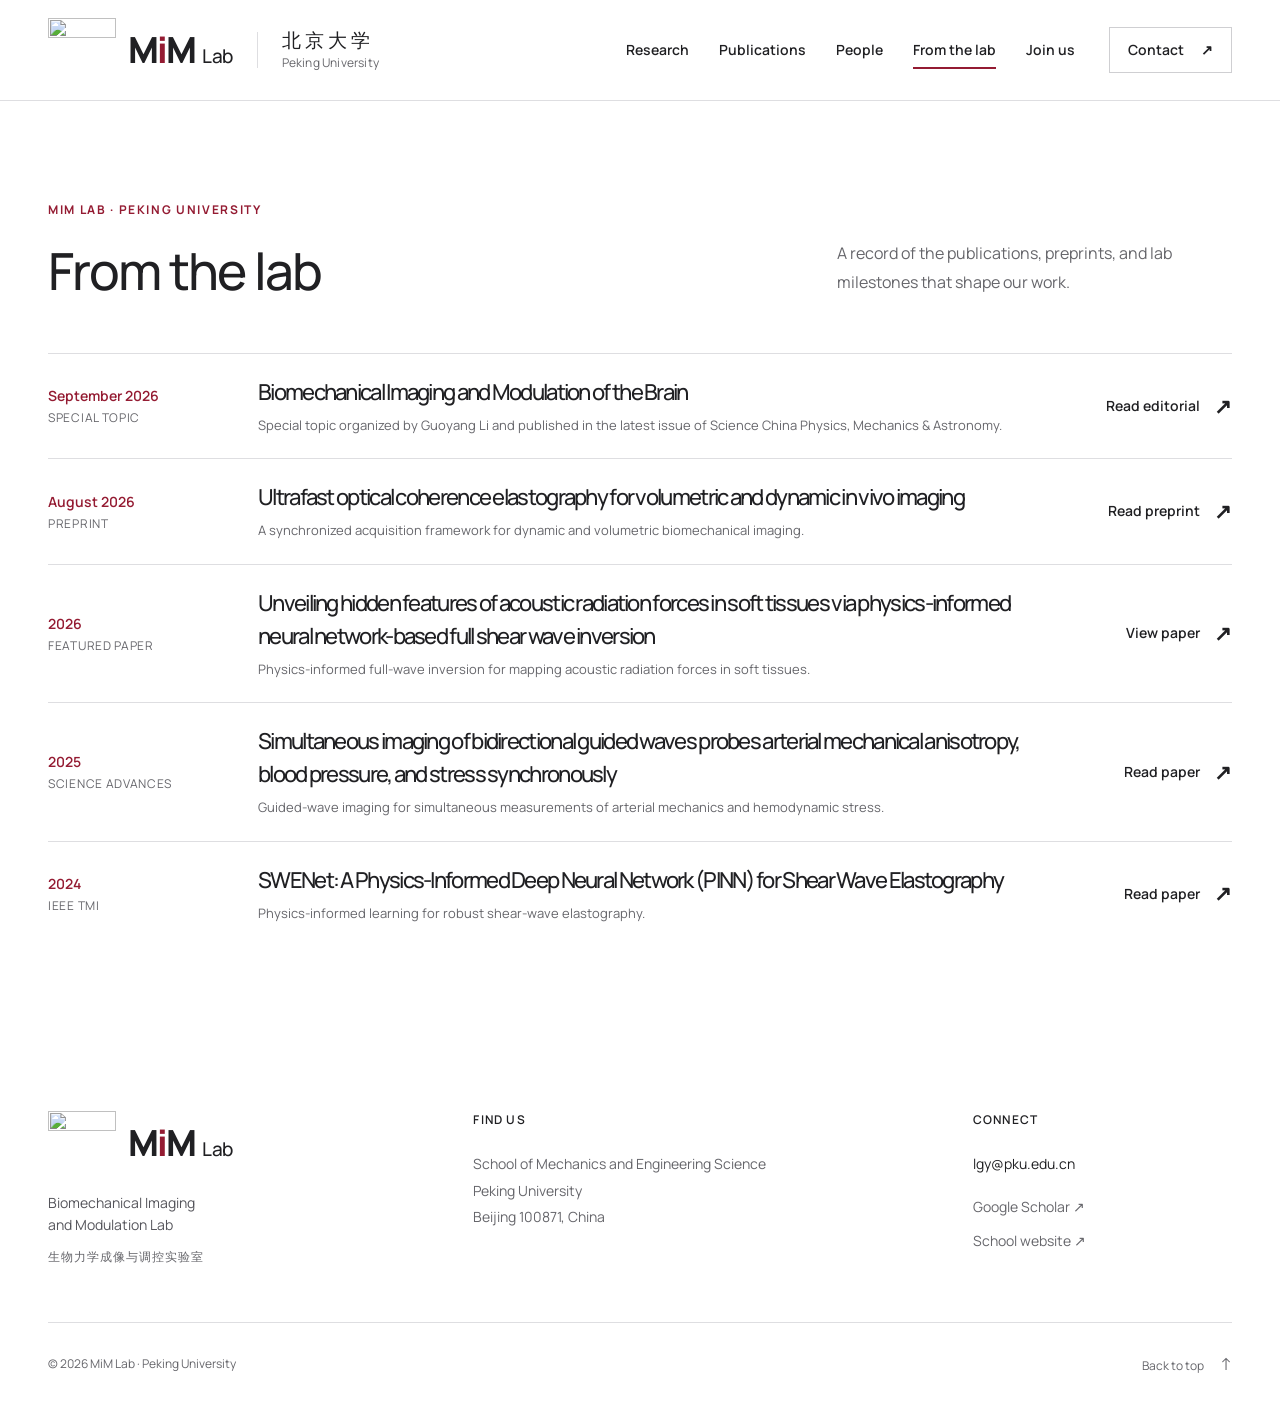
==== news.html @ a869d072 "Add files via upload" ====
<!doctype html>
<html lang="en">
<head>
  <meta charset="utf-8">
  <meta name="viewport" content="width=device-width, initial-scale=1">
  <meta name="theme-color" content="#941b32">
  <meta name="description" content="Research, publication, and lab updates from the Biomechanical Imaging and Modulation Lab at Peking University.">
  <meta property="og:title" content="News archive | MiM Lab · Peking University">
  <meta property="og:description" content="Research, publication, and lab updates from the Biomechanical Imaging and Modulation Lab at Peking University.">
  <meta property="og:type" content="website">
  <title>News archive | MiM Lab · Peking University</title>
  <link rel="icon" href="assets/favicon.svg" type="image/svg+xml">
  <link rel="stylesheet" href="styles.css">
  <script src="app.js" defer></script>
</head>
<body>
  <a class="skip-link" href="#main">Skip to content</a>
  <header class="site-header">
    <div class="container header-inner">
      <a class="brand" href="index.html#home" aria-label="MiM Lab home">
        <span class="brand-mark"><img class="lab-logo" src="assets/mim-lab-logo.png" alt="" width="645" height="604"><span class="wordmark">M<span>i</span>M<span class="lab-word">Lab</span></span></span>
        <span class="brand-divider" aria-hidden="true"></span>
        <span class="affiliation"><span lang="zh-CN">北京大学</span><span>Peking University</span></span>
      </a>
      <button class="menu-toggle" type="button" aria-expanded="false" aria-controls="primary-nav"><span class="menu-label">Menu</span><span class="menu-symbol" aria-hidden="true"><span></span><span></span></span></button>
      <nav id="primary-nav" class="primary-nav" aria-label="Main navigation">
        <a href="index.html#research">Research</a>
        <a href="index.html#publications">Publications</a>
        <a href="people.html">People</a>
        <a href="news.html" aria-current="page">From the lab</a>
        <a href="index.html#join">Join us</a>
        <a class="nav-contact" href="#contact">Contact <span aria-hidden="true">↗</span></a>
      </nav>
    </div>
  </header>

  <main id="main">
    <section id="news-archive" class="section news-page container" aria-labelledby="news-archive-title">
      <div class="section-heading">
        <div><p class="eyebrow section-label">MiM Lab · Peking University</p><h1 id="news-archive-title">From the lab</h1></div>
        <p class="section-intro">A record of the publications, preprints, and lab milestones that shape our work.</p>
      </div>
      <ol class="news-list">
        <li class="news-item is-latest">
          <div class="news-date"><span>September 2026</span><span>Special topic</span></div>
          <div class="news-body"><h2><a href="https://link.springer.com/article/10.1007/s11433-026-3108-4" target="_blank" rel="noopener noreferrer">Biomechanical Imaging and Modulation of the Brain</a></h2><p>Special topic organized by Guoyang Li and published in the latest issue of Science China Physics, Mechanics &amp; Astronomy.</p></div>
          <a class="text-link news-link" href="https://link.springer.com/article/10.1007/s11433-026-3108-4" target="_blank" rel="noopener noreferrer">Read editorial <span aria-hidden="true">↗</span></a>
        </li>
        <li class="news-item">
          <div class="news-date"><span>August 2026</span><span>Preprint</span></div>
          <div class="news-body"><h2><a href="https://arxiv.org/abs/2608.19566" target="_blank" rel="noopener noreferrer">Ultrafast optical coherence elastography for volumetric and dynamic in vivo imaging</a></h2><p>A synchronized acquisition framework for dynamic and volumetric biomechanical imaging.</p></div>
          <a class="text-link news-link" href="https://arxiv.org/abs/2608.19566" target="_blank" rel="noopener noreferrer">Read preprint <span aria-hidden="true">↗</span></a>
        </li>
        <li class="news-item">
          <div class="news-date"><span>2026</span><span>Featured paper</span></div>
          <div class="news-body"><h2><a href="https://scholar.google.com/citations?view_op=view_citation&amp;hl=en&amp;user=QtkQ_qQAAAAJ&amp;sortby=pubdate&amp;citation_for_view=QtkQ_qQAAAAJ:WbkHhVStYXYC" target="_blank" rel="noopener noreferrer">Unveiling hidden features of acoustic radiation forces in soft tissues via physics-informed neural network-based full shear wave inversion</a></h2><p>Physics-informed full-wave inversion for mapping acoustic radiation forces in soft tissues.</p></div>
          <a class="text-link news-link" href="https://scholar.google.com/citations?view_op=view_citation&amp;hl=en&amp;user=QtkQ_qQAAAAJ&amp;sortby=pubdate&amp;citation_for_view=QtkQ_qQAAAAJ:WbkHhVStYXYC" target="_blank" rel="noopener noreferrer">View paper <span aria-hidden="true">↗</span></a>
        </li>
        <li class="news-item">
          <div class="news-date"><span>2025</span><span>Science Advances</span></div>
          <div class="news-body"><h2><a href="https://doi.org/10.1126/sciadv.adv5660" target="_blank" rel="noopener noreferrer">Simultaneous imaging of bidirectional guided waves probes arterial mechanical anisotropy, blood pressure, and stress synchronously</a></h2><p>Guided-wave imaging for simultaneous measurements of arterial mechanics and hemodynamic stress.</p></div>
          <a class="text-link news-link" href="https://doi.org/10.1126/sciadv.adv5660" target="_blank" rel="noopener noreferrer">Read paper <span aria-hidden="true">↗</span></a>
        </li>
        <li class="news-item">
          <div class="news-date"><span>2024</span><span>IEEE TMI</span></div>
          <div class="news-body"><h2><a href="https://doi.org/10.1109/TMI.2023.3338178" target="_blank" rel="noopener noreferrer">SWENet: A Physics-Informed Deep Neural Network (PINN) for Shear Wave Elastography</a></h2><p>Physics-informed learning for robust shear-wave elastography.</p></div>
          <a class="text-link news-link" href="https://doi.org/10.1109/TMI.2023.3338178" target="_blank" rel="noopener noreferrer">Read paper <span aria-hidden="true">↗</span></a>
        </li>
      </ol>
    </section>
  </main>

  <footer id="contact" class="site-footer">
    <div class="container">
      <div class="footer-main">
        <div class="footer-identity"><a class="footer-brand" href="index.html#home" aria-label="Back to MiM Lab home"><img class="lab-logo" src="assets/mim-lab-logo.png" alt="" width="645" height="604" loading="lazy"><span class="wordmark">M<span>i</span>M<span class="lab-word">Lab</span></span></a><p>Biomechanical Imaging<br>and Modulation Lab</p><span lang="zh-CN">生物力学成像与调控实验室</span></div>
        <div><h2>Find us</h2><address>School of Mechanics and Engineering Science<br>Peking University<br>Beijing 100871, China</address></div>
        <div><h2>Connect</h2><a class="footer-email" href="mailto:lgy@pku.edu.cn">lgy@pku.edu.cn</a><a href="https://scholar.google.com/citations?hl=en&amp;user=QtkQ_qQAAAAJ" target="_blank" rel="noopener noreferrer">Google Scholar <span aria-hidden="true">↗</span></a><a href="https://mech.pku.edu.cn/" target="_blank" rel="noopener noreferrer">School website <span aria-hidden="true">↗</span></a></div>
      </div>
      <div class="footer-bottom"><p>© 2026 MiM Lab · Peking University</p><a href="#news-archive">Back to top <span aria-hidden="true">↑</span></a></div>
    </div>
  </footer>
</body>
</html>
---- styles.css ----
@font-face{font-family:Manrope;src:url('assets/manrope-latin.woff2') format('woff2');font-style:normal;font-weight:400 800;font-display:swap}
:root{--ink:#202023;--muted:#66666b;--red:#941b32;--red-dark:#791328;--line:#dedee1;--paper:#fff;--soft:#f5f5f6;--serif:Georgia,'Times New Roman',serif;--sans:Manrope,Arial,'Helvetica Neue','Microsoft YaHei',sans-serif;--width:1280px;--gutter:48px}
*{box-sizing:border-box}
html{scroll-behavior:smooth;scroll-padding-top:112px}
body{margin:0;background:var(--paper);color:var(--ink);font-family:var(--sans);font-size:16px;line-height:1.7;-webkit-font-smoothing:antialiased}
em,i{font-style:normal}
body,button,a{-webkit-tap-highlight-color:transparent}
a{color:inherit;text-decoration:none}
button{font:inherit;color:inherit}
img{max-width:100%;height:auto;display:block}
h1,h2,h3,h4,p,figure{margin:0}
a,button{touch-action:manipulation}
a:focus-visible,button:focus-visible{outline:3px solid #ba4c65;outline-offset:6px}
::selection{background:#ead1d7;color:#511123}
.container{width:min(var(--width),calc(100% - var(--gutter)*2));margin-inline:auto}
.skip-link{position:fixed;z-index:100;left:16px;top:12px;padding:10px 20px;background:var(--ink);color:white;transform:translateY(-160%)}
.skip-link:focus{transform:none}
.site-header{position:sticky;top:0;z-index:20;border-bottom:1px solid var(--line);background:rgba(255,255,255,.97)}
.header-inner{min-height:100px;display:flex;align-items:center;justify-content:space-between;gap:30px}
.brand{display:inline-flex;align-items:center;gap:24px;flex-shrink:0}
.brand-mark,.footer-brand{display:inline-flex;align-items:center;gap:12px;vertical-align:middle}
.lab-logo{width:68px;height:auto;flex-shrink:0}
.wordmark{display:inline-block;font-size:36px;font-weight:800;line-height:1.2;letter-spacing:-2px;white-space:nowrap}
.wordmark>span:not(.lab-word){color:var(--red)}
.wordmark .lab-word{font-size:19px;font-weight:500;letter-spacing:-.5px;margin-left:7px}
.brand-divider{height:36px;width:1px;background:var(--line)}
.affiliation{display:flex;flex-direction:column;line-height:1.4}
.affiliation span:first-child{font-family:var(--serif);font-size:19px;letter-spacing:4px}
.affiliation span:last-child{font-size:12px;color:var(--muted);letter-spacing:.2px}
.primary-nav{display:flex;align-items:center;gap:30px;font-size:14px;font-weight:600}
.primary-nav>a{position:relative;padding:10px 0;white-space:nowrap}
.primary-nav>a:not(.nav-contact)::after{content:'';position:absolute;height:2px;background:var(--red);left:0;right:0;bottom:3px;transform:scaleX(0);transform-origin:left;transition:transform .2s}
.primary-nav>a:hover::after,.primary-nav>a[aria-current='location']::after,.primary-nav>a[aria-current='page']::after{transform:scaleX(1)}
.primary-nav .nav-contact{border:1px solid #cfcfd2;padding:10px 18px;margin-left:4px}
.nav-contact span{margin-left:14px}
.nav-contact:hover{border-color:var(--red);color:var(--red)}
.menu-toggle{display:none}
.hero{display:grid;grid-template-columns:1.06fr 1fr;align-items:center;gap:36px;padding-block:60px 54px}
.eyebrow{font-size:12px;font-weight:700;letter-spacing:1.65px;text-transform:uppercase;color:var(--red);line-height:1.55}
.hero h1{font-size:clamp(46px,4.85vw,72px);line-height:1.11;font-weight:500;letter-spacing:-2.7px;margin-top:25px}
.hero h1 em{font-family:var(--serif);font-weight:400;letter-spacing:-2.3px;color:var(--red)}
.hero-description{font-size:16px;line-height:1.85;max-width:430px;margin-top:25px;color:#57575c}
.button{display:inline-flex;align-items:center;justify-content:space-between;gap:32px;padding:14px 22px;font-size:14px;font-weight:600;min-height:52px;border:1px solid transparent;transition:background .18s,transform .18s}
.button:hover{transform:translateY(-2px)}
.button span{font-size:22px;line-height:1}
.button-red{background:var(--red);color:#fff;margin-top:30px}
.button-red:hover{background:var(--red-dark)}
.hero-location{font-size:12px;line-height:1.75;color:var(--muted);margin-top:35px}
.hero-visual{position:relative;align-self:stretch;display:flex;flex-direction:column;justify-content:center;min-width:0}
.hero-visual>img{width:100%;aspect-ratio:1 / 1.06;height:auto;object-fit:cover;object-position:55% 50%;background:#c1c5cc}
.hero-visual figcaption{display:flex;align-items:center;justify-content:space-between;gap:16px;padding-top:12px;font-size:12px;line-height:1.5;color:var(--muted)}
.image-note{font-size:12px;text-align:right}
.latest{display:grid;grid-template-columns:180px 1fr auto;align-items:center;gap:34px;padding:25px 0;border-block:1px solid var(--line)}
.latest-label{display:flex;flex-direction:column;gap:5px}
.latest-label>span:last-child{font-size:12px;color:var(--muted)}
.latest-title{max-width:680px;font-size:16px;font-weight:500;line-height:1.65}
.latest-title:hover{color:var(--red)}
.text-link{display:inline-flex;align-items:center;gap:14px;font-size:14px;font-weight:600;line-height:1.6}
.text-link span{font-size:21px;line-height:1;flex-shrink:0}
.text-link:hover{color:var(--red)}
.latest-link{white-space:nowrap}
.lab-news{padding-block:32px 20px;border-block:1px solid var(--line)}
.news-heading{display:flex;justify-content:space-between;align-items:flex-end;gap:48px;margin-bottom:10px}
.news-heading .section-label{margin-bottom:14px}
.news-heading h2{font-size:30px}
.news-heading-side{display:flex;flex-direction:column;align-items:flex-end;gap:8px}
.news-intro{font-size:16px;line-height:1.85;max-width:380px;color:var(--muted);padding-bottom:3px}
.news-archive-link{font-size:13px}
.news-list{list-style:none;margin:0;padding:0}
.news-item{display:grid;grid-template-columns:180px minmax(0,1fr) auto;gap:30px;align-items:center;padding:22px 0;border-top:1px solid var(--line)}
.news-item:first-child{border-top:0}
.news-date{display:flex;flex-direction:column;gap:3px;font-size:13px;line-height:1.5;color:var(--muted)}
.news-date span:first-child{font-size:14px;font-weight:600;color:var(--red)}
.news-date span:last-child{font-size:12px;letter-spacing:.7px;text-transform:uppercase}
.news-body h3{font-size:18px;font-weight:500;line-height:1.5;max-width:800px}
.news-body h3 a:hover{color:var(--red)}
.news-body p{font-size:13px;color:var(--muted);line-height:1.65;margin-top:6px;max-width:780px}
.news-link{white-space:nowrap}
.research-figure{margin:28px 0 0;background:var(--soft);border:1px solid var(--line);padding:12px}
.research-figure.is-placeholder{min-height:180px}
.research-figure svg{display:block;width:100%;height:auto}
.research-figure .figure-label{font-family:var(--sans);font-size:13px;fill:var(--muted);letter-spacing:.15px}
.research-figure figcaption{font-size:12px;line-height:1.5;color:var(--muted);padding-top:8px}
.news-page{padding-top:80px}
.news-page h1{font-size:clamp(36px,4vw,56px);font-weight:500;line-height:1.2;letter-spacing:-1.7px}
.news-page .news-list{border-top:1px solid var(--line)}
.news-page .news-body h2{font-size:22px;font-weight:500;line-height:1.5;max-width:800px}
.news-page .news-body h2 a:hover{color:var(--red)}
.section{padding-block:100px}
.section-heading{display:flex;justify-content:space-between;align-items:flex-end;gap:48px;margin-bottom:52px}
.section-label{display:flex;gap:16px;align-items:center;margin-bottom:20px}
.section-label>span{font-size:12px;font-weight:400;color:var(--muted);letter-spacing:0}
h2{font-size:clamp(32px,3.35vw,48px);font-weight:500;line-height:1.2;letter-spacing:-1.7px}
.section-intro{font-size:16px;line-height:1.85;max-width:395px;color:var(--muted);padding-bottom:3px}
.research-grid{display:grid;grid-template-columns:repeat(2,minmax(0,1fr));column-gap:60px}
.research-item{border-top:1px solid var(--line);padding:27px 0 39px}
.research-top{display:flex;align-items:center;justify-content:space-between;gap:18px;flex-wrap:wrap;margin-bottom:24px}
.research-index{font-size:12px;letter-spacing:1px;color:var(--red);font-weight:600}
.research-keyword{font-size:12px;color:var(--muted)}
.research-item h3{font-size:26px;font-weight:500;line-height:1.3;letter-spacing:-.6px;margin-bottom:18px}
.research-item>p{color:var(--muted);font-size:16px;line-height:1.85;max-width:505px}
.tags{display:flex;flex-wrap:wrap;gap:8px;padding:0;margin:25px 0 0;list-style:none}
.tags li{border:1px solid var(--line);padding:4px 10px;font-size:12px;line-height:1.7;color:#59595f}
.publications{background:var(--soft)}
.publications-heading{align-items:flex-end}
.publications-heading>.text-link{padding-bottom:7px;text-align:right}
.publication{display:grid;grid-template-columns:200px minmax(0,1fr) 48px;gap:32px;border-top:1px solid #d7d7dc;padding:32px 0;align-items:start}
.publication:last-child{border-bottom:1px solid #d7d7dc}
.publication-meta{display:flex;flex-direction:column;gap:8px;font-size:13px;line-height:1.65;color:var(--muted)}
.publication-year{font-size:14px;color:var(--red);font-weight:600}
.publication h3{font-size:21px;font-weight:500;line-height:1.5;letter-spacing:-.25px;max-width:780px}
.publication h3 a:hover{color:var(--red)}
.publication-body>p{font-size:14px;color:var(--muted);margin-top:14px;line-height:1.7}
.publication-body strong{font-weight:600;color:#44444a}
.paper-link{width:46px;height:46px;display:grid;place-items:center;border:1px solid #d0d0d5;border-radius:50%;font-size:23px;transition:background .18s,color .18s,border-color .18s}
.paper-link:hover{background:var(--red);border-color:var(--red);color:white}
.pi-profile{display:grid;grid-template-columns:240px minmax(0,1fr);gap:48px;padding-bottom:65px}
.pi-portrait{margin:0;align-self:start;width:100%;max-width:240px}
.pi-portrait img{width:100%;height:auto;background:#77767c}
.pi-bio{padding-top:5px;max-width:665px}
.pi-bio h3{font-size:32px;font-weight:500;line-height:1.4;letter-spacing:-.8px;margin-top:14px;display:flex;flex-wrap:wrap;align-items:center;gap:20px}
.pi-bio h3>span{font-size:21px;font-weight:400;letter-spacing:3px;color:var(--muted)}
.pi-position{font-size:14px;line-height:1.75;color:var(--red);margin-top:12px}
.pi-bio>p:not(.eyebrow):not(.pi-position){font-size:16px;color:var(--muted);line-height:1.85;margin-top:20px;max-width:620px}
.education{margin-top:24px;padding-top:20px;border-top:1px solid var(--line);display:flex;flex-direction:column;gap:15px}
.education>div{display:grid;grid-template-columns:107px 1fr;gap:20px;font-size:14px;line-height:1.6}
.education>div>span{color:var(--muted);font-size:13px}
.education small{display:block;font-size:12px;color:var(--muted);margin-top:2px}
.profile-links{display:flex;flex-wrap:wrap;gap:32px;margin-top:24px}
.team-heading{display:flex;justify-content:space-between;align-items:center;gap:24px;margin-bottom:26px}
.team-heading h3{font-size:25px;font-weight:500;letter-spacing:-.5px}
.team-grid{display:grid;grid-template-columns:repeat(4,minmax(0,1fr));gap:0 32px;list-style:none;margin:0;padding:0}
.team-grid>li{padding:23px 0;border-top:1px solid var(--line)}
.member-portrait{width:130px;height:165px;max-width:100%;object-fit:contain;object-position:center bottom;background:#fff;margin-bottom:13px}
.alumni{margin-top:52px}
.people-page h1{font-size:clamp(36px,4vw,56px);font-weight:500;line-height:1.2;letter-spacing:-1.7px}
.people-links{display:flex;flex-wrap:wrap;gap:24px 40px}
.team-grid h4{font-size:17px;font-weight:600;line-height:1.7;display:flex;flex-wrap:wrap;gap:12px;align-items:baseline}
.team-grid h4>span{font-size:14px;color:var(--muted);font-weight:400;letter-spacing:1px}
.team-grid p{font-size:13px;color:var(--muted);margin-top:5px}
.join-section{background:var(--red);color:white;padding-block:85px}
.join-inner{display:grid;grid-template-columns:1.2fr 1fr;gap:95px;align-items:center}
.join-copy .eyebrow{color:#fff}
.join-copy .section-label>span{color:#e4b7c1}
.join-copy h2{font-size:clamp(34px,3.5vw,48px);font-weight:400;line-height:1.2}
.join-copy h2 em{font-family:var(--serif);font-weight:400;letter-spacing:-.8px}
.join-copy>p:not(.eyebrow){color:#f0dce1;margin-top:25px;line-height:1.85;max-width:500px}
.button-white{background:white;color:var(--red);margin-top:30px}
.button-white:hover{background:#f1e9ec}
.opportunities>div{border-top:1px solid #bd667a;padding:22px 0}
.opportunities>div:last-child{border-bottom:1px solid #bd667a}
.opportunities h3{font-size:18px;font-weight:500;line-height:1.6}
.opportunities p{font-size:14px;line-height:1.85;color:#f0dce1;margin-top:7px;max-width:375px}
.site-footer{padding-top:65px}
.footer-main{display:grid;grid-template-columns:1fr 1.2fr .7fr;gap:55px;padding-bottom:55px}
.footer-identity>p{font-size:14px;line-height:1.6;color:#55555b;margin-top:17px}
.footer-identity>span{font-size:12px;letter-spacing:1px;display:block;margin-top:10px;color:var(--muted)}
.footer-main h2{font-size:12px;line-height:1.5;letter-spacing:1.2px;text-transform:uppercase;font-weight:600;margin-bottom:22px}
.footer-main address{font-style:normal;font-size:14px;line-height:1.9;color:var(--muted)}
.footer-main>div:last-child>a{display:block;width:fit-content;font-size:14px;line-height:1.9;color:var(--muted);margin-bottom:8px}
.footer-main>div:last-child>a.footer-email{color:var(--ink);margin-bottom:16px}
.footer-main>div:last-child>a:hover{color:var(--red)}
.footer-bottom{border-top:1px solid var(--line);display:flex;justify-content:space-between;gap:20px;align-items:center;padding-block:22px;font-size:12px;color:var(--muted)}
.footer-bottom>a{padding-block:5px}
.footer-bottom>a span{padding-left:14px;font-size:17px}
@media(min-width:1500px){.hero{padding-block:72px 62px}.hero-visual>img{aspect-ratio:1.05/1}}
@media(max-width:1100px){:root{--gutter:32px}.primary-nav{gap:22px}.brand{gap:17px}.affiliation{display:none}.brand-divider{display:none}.hero{gap:28px}.hero h1{font-size:clamp(44px,5.2vw,61px);letter-spacing:-2px}.hero h1 em{letter-spacing:-1.7px}.hero-visual>img{aspect-ratio:4/5}.hero-visual figcaption{flex-direction:column;align-items:flex-start;gap:2px}.hero-description{font-size:16px}.latest{grid-template-columns:155px 1fr;gap:20px}.latest-link{grid-column:2;padding-top:0}.latest-title{grid-row:span 1}.latest-label{grid-row:span 2;align-self:center}.section{padding-block:80px}.research-grid{column-gap:38px}.section-intro{max-width:340px}.publication{grid-template-columns:165px minmax(0,1fr) 46px;gap:26px}.pi-profile{grid-template-columns:240px minmax(0,1fr);gap:40px}.pi-bio h3{font-size:28px;gap:12px}.join-inner{gap:50px}.footer-main{gap:35px}}
@media(max-width:1100px){.team-grid{grid-template-columns:repeat(3,minmax(0,1fr));gap:0 30px}}
@media(max-width:1100px){.news-item{grid-template-columns:155px minmax(0,1fr);gap:20px}.news-link{grid-column:2;padding-top:0}}
@media(max-width:760px){:root{--gutter:24px}html{scroll-padding-top:88px}.header-inner{min-height:79px}.brand{gap:15px}.wordmark{font-size:32px}.wordmark .lab-word{font-size:17px}.affiliation{display:flex}.brand-divider{display:block;height:29px}.affiliation span:first-child{font-size:16px;letter-spacing:2px}.affiliation span:last-child{font-size:12px}.menu-toggle{display:flex;align-items:center;gap:12px;min-height:44px;background:transparent;border:0;padding:7px 0 7px 12px;font-size:14px}.menu-symbol{width:20px;display:grid;gap:6px}.menu-symbol>span{height:1px;background:var(--ink);transition:transform .18s}.menu-toggle[aria-expanded='true'] .menu-symbol>span:first-child{transform:translateY(3.5px) rotate(45deg)}.menu-toggle[aria-expanded='true'] .menu-symbol>span:last-child{transform:translateY(-3.5px) rotate(-45deg)}.primary-nav{display:none;position:absolute;top:100%;left:0;right:0;background:#fff;padding:16px var(--gutter) 26px;border-bottom:1px solid var(--line);box-shadow:0 14px 18px #00000008;align-items:stretch;gap:2px}.primary-nav.is-open{display:flex;flex-direction:column}.primary-nav>a{padding:13px 0;font-size:16px}.primary-nav>a:not(.nav-contact)::after{display:none}.primary-nav>a[aria-current='location'],.primary-nav>a[aria-current='page']{color:var(--red)}.primary-nav .nav-contact{margin:10px 0 0;padding:11px 16px;display:flex;justify-content:space-between}.hero{grid-template-columns:1fr;gap:34px;padding-block:42px 32px}.hero h1{font-size:clamp(42px,8.6vw,63px);line-height:1.1;letter-spacing:-2px;margin-top:20px}.hero h1 em{letter-spacing:-1.8px}.hero-description{max-width:550px;margin-top:22px}.hero-location{margin-top:24px}.hero-visual>img{aspect-ratio:1.23/1;object-position:50% 47%}.hero-visual figcaption{flex-direction:row;gap:14px}.latest{grid-template-columns:1fr;gap:13px;padding:24px 0}.latest-label{grid-row:auto;flex-direction:row;flex-wrap:wrap;gap:20px;align-items:center}.latest-title{font-size:16px}.latest-link{grid-column:auto}.section{padding-block:64px}.section-heading{display:block;margin-bottom:34px}.section-label{margin-bottom:17px}h2{font-size:35px;letter-spacing:-1.25px}.section-intro{max-width:540px;margin-top:23px;padding:0}.research-grid{column-gap:30px}.research-top{display:block;margin-bottom:18px}.research-keyword{display:block;margin-top:5px}.research-item{padding:23px 0 28px}.research-item h3{font-size:23px;letter-spacing:-.5px}.research-item>p{font-size:16px;line-height:1.85}.tags{gap:6px;margin-top:18px}.tags li{padding:3px 7px}.publications-heading>.text-link{margin-top:23px;text-align:left;padding:0}.publication{grid-template-columns:minmax(0,1fr) 44px;gap:14px 20px;padding:26px 0}.publication-meta{grid-column:1;flex-direction:row;flex-wrap:wrap;align-items:baseline;gap:16px}.publication-meta br{display:none}.publication-body{grid-column:1}.publication h3{font-size:19px}.paper-link{grid-column:2;grid-row:1 / span 2;width:42px;height:42px;align-self:center}.publication-body>p{font-size:13px;margin-top:12px}.pi-profile{grid-template-columns:200px minmax(0,1fr);gap:28px;padding-bottom:45px}.pi-bio{padding:0}.pi-bio h3{font-size:26px;line-height:1.4;margin-top:10px}.pi-bio h3>span{font-size:17px}.pi-bio>p:not(.eyebrow):not(.pi-position){font-size:16px}.education>div{grid-template-columns:1fr;gap:3px}.profile-links{gap:14px 25px}.team-grid{grid-template-columns:repeat(2,minmax(0,1fr));gap:0 28px}.team-grid h4{font-size:16px;gap:8px}.team-grid h4>span{font-size:13px}.join-section{padding-block:60px}.join-inner{grid-template-columns:1fr;gap:40px}.join-copy h2{font-size:37px;letter-spacing:-1.25px}.join-copy>p:not(.eyebrow){max-width:560px}.opportunities p{max-width:550px}.site-footer{padding-top:45px}.footer-main{grid-template-columns:1fr 1fr;gap:38px 30px;padding-bottom:38px}.footer-identity{grid-column:1 / -1}.footer-identity>p{display:inline-block;vertical-align:middle;margin:0 0 0 30px}.footer-identity>span{margin-top:12px}.footer-bottom{align-items:flex-start}}
@media(max-width:760px){.news-heading{display:block;margin-bottom:18px}.news-heading-side{align-items:flex-start;margin-top:18px}.news-intro{max-width:540px;margin-top:0}.news-item{grid-template-columns:1fr;gap:10px;padding:20px 0}.news-link{grid-column:auto}.news-body h3,.news-page .news-body h2{font-size:17px}}
@media(max-width:540px){.research-grid{grid-template-columns:1fr}.research-top{display:flex;margin-bottom:20px}.research-keyword{margin:0}.research-item h3{font-size:25px}.research-item>p{font-size:16px}.research-item{padding-bottom:31px}.pi-profile{grid-template-columns:1fr;gap:28px}.pi-portrait{max-width:220px;width:100%}.pi-bio h3{font-size:29px}.pi-bio>p:not(.eyebrow):not(.pi-position){font-size:16px}.education>div{grid-template-columns:99px minmax(0,1fr);gap:14px}.team-grid{column-gap:24px}.team-grid h4{display:block}.team-grid h4>span{display:block;margin-top:2px}.team-grid p{margin-top:7px}.team-heading h3{font-size:24px}.footer-main{grid-template-columns:1fr;gap:28px}.footer-identity{grid-column:auto}.footer-main h2{margin-bottom:13px}.footer-bottom{font-size:12px}.hero-visual figcaption{display:block}.image-note{display:block;text-align:left;margin-top:4px}}
@media(max-width:380px){:root{--gutter:20px}.affiliation,.brand-divider{display:none}.hero h1{font-size:40px;letter-spacing:-1.8px}.hero h1 em{letter-spacing:-1.5px}.hero .eyebrow{font-size:12px;letter-spacing:1px}.team-grid{grid-template-columns:1fr}.team-grid h4{display:flex}.team-grid h4>span{display:inline}.research-keyword{display:none}.join-copy h2{font-size:32px}.footer-identity>p{display:block;margin:15px 0 0}.footer-bottom{flex-direction:column;gap:6px}}
@media(prefers-reduced-motion:reduce){html{scroll-behavior:auto}*,*::before,*::after{transition:none!important;animation:none!important}}
@media(max-width:760px){.lab-logo{width:48px}.brand-mark,.footer-brand{gap:10px}}
@media(max-width:600px){.site-header .affiliation,.site-header .brand-divider{display:none}}
@media(max-width:380px){.site-header .lab-logo{width:40px}.site-header .brand-mark{gap:8px}}
@media print{.site-header{position:static}.primary-nav,.menu-toggle,.button,.latest-link,.paper-link{display:none}.section,.join-section{padding-block:32px}.hero{padding-block:28px}.hero h1{font-size:40px}.hero-visual>img{max-height:350px}.join-section{background:#fff;color:#202023;border-top:1px solid #ddd}.join-copy .eyebrow,.join-copy .section-label>span,.join-copy>p:not(.eyebrow),.opportunities p{color:#555}.publication,.research-item,.pi-profile{break-inside:avoid}.container{width:100%}.site-footer{padding-top:30px}}
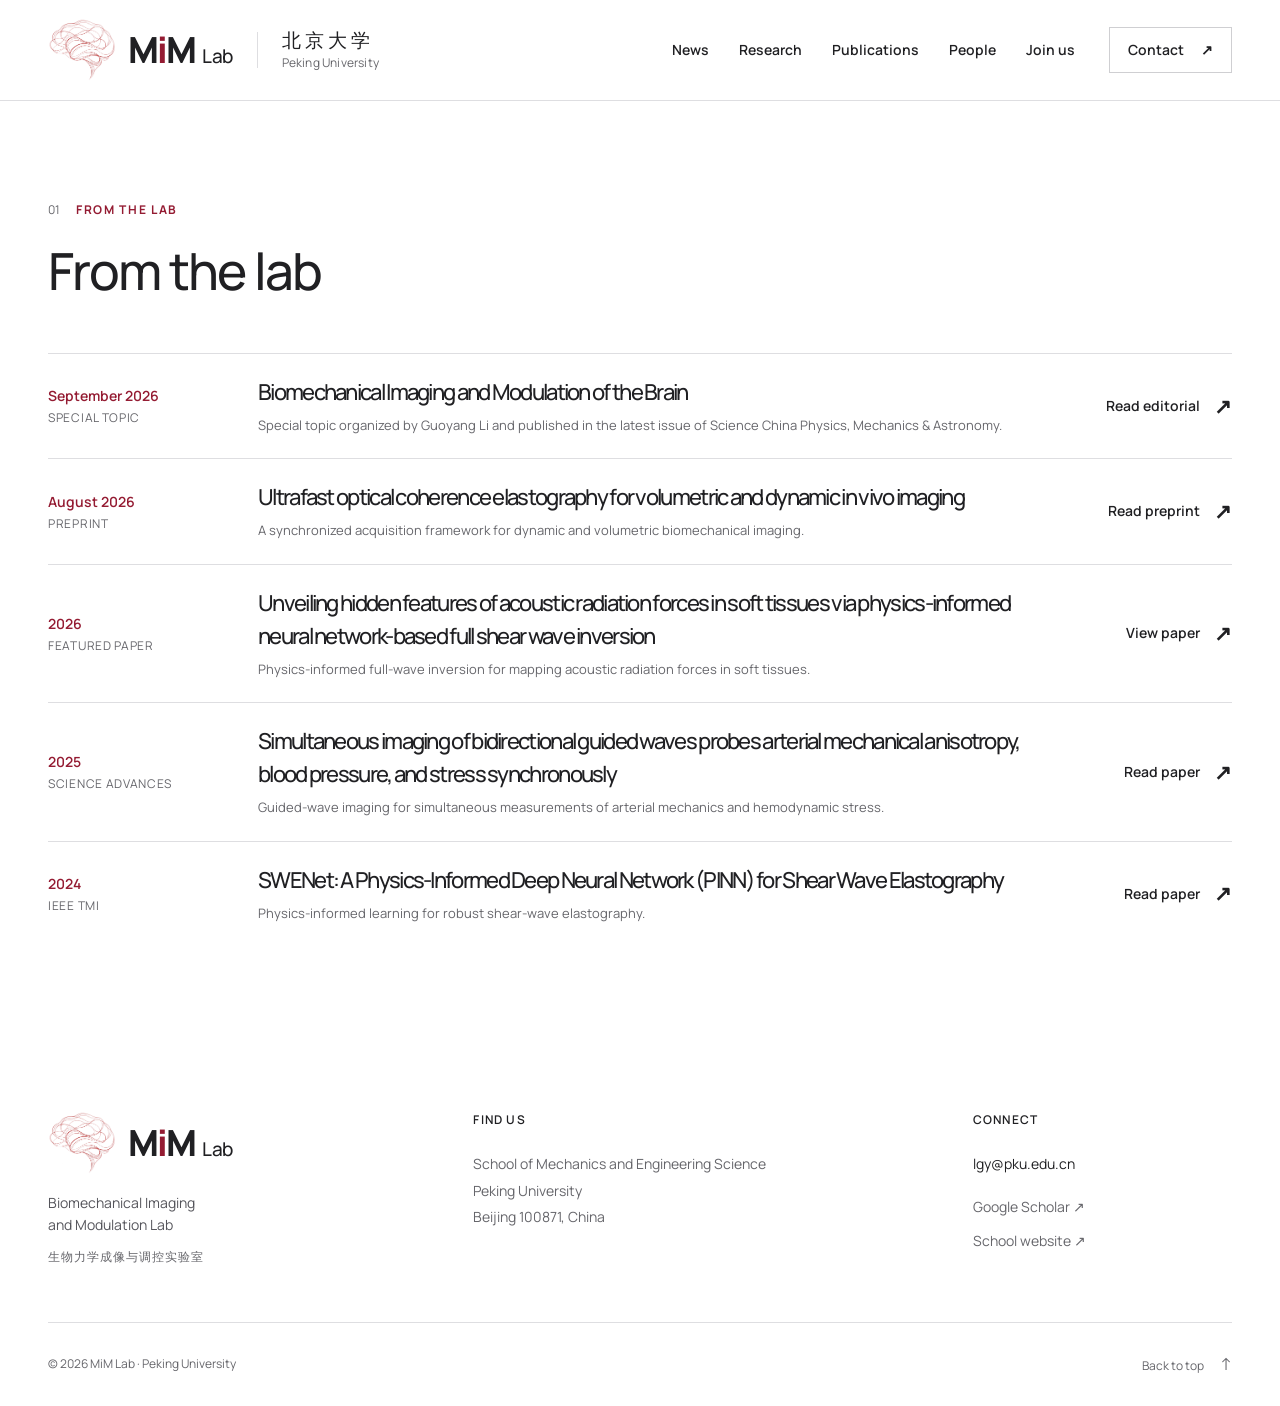
==== commit bab25237: "Add files via upload" ====
--- a/news.html
+++ b/news.html
@@ -24,10 +24,10 @@
       </a>
       <button class="menu-toggle" type="button" aria-expanded="false" aria-controls="primary-nav"><span class="menu-label">Menu</span><span class="menu-symbol" aria-hidden="true"><span></span><span></span></span></button>
       <nav id="primary-nav" class="primary-nav" aria-label="Main navigation">
+        <a href="index.html#news">News</a>
         <a href="index.html#research">Research</a>
         <a href="index.html#publications">Publications</a>
         <a href="people.html">People</a>
-        <a href="news.html" aria-current="page">From the lab</a>
         <a href="index.html#join">Join us</a>
         <a class="nav-contact" href="#contact">Contact <span aria-hidden="true">↗</span></a>
       </nav>
@@ -37,8 +37,7 @@
   <main id="main">
     <section id="news-archive" class="section news-page container" aria-labelledby="news-archive-title">
       <div class="section-heading">
-        <div><p class="eyebrow section-label">MiM Lab · Peking University</p><h1 id="news-archive-title">From the lab</h1></div>
-        <p class="section-intro">A record of the publications, preprints, and lab milestones that shape our work.</p>
+        <div><p class="eyebrow section-label"><span>01</span> From the lab</p><h1 id="news-archive-title">From the lab</h1></div>
       </div>
       <ol class="news-list">
         <li class="news-item is-latest">
@@ -53,8 +52,8 @@
         </li>
         <li class="news-item">
           <div class="news-date"><span>2026</span><span>Featured paper</span></div>
-          <div class="news-body"><h2><a href="https://scholar.google.com/citations?view_op=view_citation&amp;hl=en&amp;user=QtkQ_qQAAAAJ&amp;sortby=pubdate&amp;citation_for_view=QtkQ_qQAAAAJ:WbkHhVStYXYC" target="_blank" rel="noopener noreferrer">Unveiling hidden features of acoustic radiation forces in soft tissues via physics-informed neural network-based full shear wave inversion</a></h2><p>Physics-informed full-wave inversion for mapping acoustic radiation forces in soft tissues.</p></div>
-          <a class="text-link news-link" href="https://scholar.google.com/citations?view_op=view_citation&amp;hl=en&amp;user=QtkQ_qQAAAAJ&amp;sortby=pubdate&amp;citation_for_view=QtkQ_qQAAAAJ:WbkHhVStYXYC" target="_blank" rel="noopener noreferrer">View paper <span aria-hidden="true">↗</span></a>
+          <div class="news-body"><h2><a href="https://www.sciencedirect.com/science/article/pii/S0022509625003023" target="_blank" rel="noopener noreferrer">Unveiling hidden features of acoustic radiation forces in soft tissues via physics-informed neural network-based full shear wave inversion</a></h2><p>Physics-informed full-wave inversion for mapping acoustic radiation forces in soft tissues.</p></div>
+          <a class="text-link news-link" href="https://www.sciencedirect.com/science/article/pii/S0022509625003023" target="_blank" rel="noopener noreferrer">View paper <span aria-hidden="true">↗</span></a>
         </li>
         <li class="news-item">
           <div class="news-date"><span>2025</span><span>Science Advances</span></div>
--- a/styles.css
+++ b/styles.css
@@ -48,7 +48,7 @@
 .hero-location{font-size:12px;line-height:1.75;color:var(--muted);margin-top:35px}
 .hero-visual{position:relative;align-self:stretch;display:flex;flex-direction:column;justify-content:center;min-width:0}
 .hero-visual>img{width:100%;aspect-ratio:1 / 1.06;height:auto;object-fit:cover;object-position:55% 50%;background:#c1c5cc}
-.hero-visual figcaption{display:flex;align-items:center;justify-content:space-between;gap:16px;padding-top:12px;font-size:12px;line-height:1.5;color:var(--muted)}
+.hero-visual figcaption{display:flex;align-items:center;justify-content:flex-end;gap:16px;padding-top:12px;font-size:12px;line-height:1.5;color:var(--muted)}
 .image-note{font-size:12px;text-align:right}
 .latest{display:grid;grid-template-columns:180px 1fr auto;align-items:center;gap:34px;padding:25px 0;border-block:1px solid var(--line)}
 .latest-label{display:flex;flex-direction:column;gap:5px}
@@ -102,6 +102,8 @@
 .tags{display:flex;flex-wrap:wrap;gap:8px;padding:0;margin:25px 0 0;list-style:none}
 .tags li{border:1px solid var(--line);padding:4px 10px;font-size:12px;line-height:1.7;color:#59595f}
 .publications{background:var(--soft)}
+.publications-page{padding-top:80px}
+.publications-page h1{font-size:clamp(36px,4vw,56px);font-weight:500;line-height:1.2;letter-spacing:-1.7px}
 .publications-heading{align-items:flex-end}
 .publications-heading>.text-link{padding-bottom:7px;text-align:right}
 .publication{display:grid;grid-template-columns:200px minmax(0,1fr) 48px;gap:32px;border-top:1px solid #d7d7dc;padding:32px 0;align-items:start}
@@ -109,7 +111,10 @@
 .publication-meta{display:flex;flex-direction:column;gap:8px;font-size:13px;line-height:1.65;color:var(--muted)}
 .publication-year{font-size:14px;color:var(--red);font-weight:600}
 .publication h3{font-size:21px;font-weight:500;line-height:1.5;letter-spacing:-.25px;max-width:780px}
+.publications-page .publication h2{font-size:21px;font-weight:500;line-height:1.5;letter-spacing:-.25px;max-width:780px}
+.archive-note{max-width:760px;color:var(--muted);font-size:15px;line-height:1.7;margin:0 0 12px}
 .publication h3 a:hover{color:var(--red)}
+.publications-page .publication h2 a:hover{color:var(--red)}
 .publication-body>p{font-size:14px;color:var(--muted);margin-top:14px;line-height:1.7}
 .publication-body strong{font-weight:600;color:#44444a}
 .paper-link{width:46px;height:46px;display:grid;place-items:center;border:1px solid #d0d0d5;border-radius:50%;font-size:23px;transition:background .18s,color .18s,border-color .18s}
@@ -164,12 +169,12 @@
 .footer-bottom>a{padding-block:5px}
 .footer-bottom>a span{padding-left:14px;font-size:17px}
 @media(min-width:1500px){.hero{padding-block:72px 62px}.hero-visual>img{aspect-ratio:1.05/1}}
-@media(max-width:1100px){:root{--gutter:32px}.primary-nav{gap:22px}.brand{gap:17px}.affiliation{display:none}.brand-divider{display:none}.hero{gap:28px}.hero h1{font-size:clamp(44px,5.2vw,61px);letter-spacing:-2px}.hero h1 em{letter-spacing:-1.7px}.hero-visual>img{aspect-ratio:4/5}.hero-visual figcaption{flex-direction:column;align-items:flex-start;gap:2px}.hero-description{font-size:16px}.latest{grid-template-columns:155px 1fr;gap:20px}.latest-link{grid-column:2;padding-top:0}.latest-title{grid-row:span 1}.latest-label{grid-row:span 2;align-self:center}.section{padding-block:80px}.research-grid{column-gap:38px}.section-intro{max-width:340px}.publication{grid-template-columns:165px minmax(0,1fr) 46px;gap:26px}.pi-profile{grid-template-columns:240px minmax(0,1fr);gap:40px}.pi-bio h3{font-size:28px;gap:12px}.join-inner{gap:50px}.footer-main{gap:35px}}
+@media(max-width:1100px){:root{--gutter:32px}.primary-nav{gap:22px}.brand{gap:17px}.affiliation{display:none}.brand-divider{display:none}.hero{gap:28px}.hero h1{font-size:clamp(44px,5.2vw,61px);letter-spacing:-2px}.hero h1 em{letter-spacing:-1.7px}.hero-visual>img{aspect-ratio:4/5}.hero-visual figcaption{flex-direction:column;align-items:flex-end;gap:2px}.hero-description{font-size:16px}.latest{grid-template-columns:155px 1fr;gap:20px}.latest-link{grid-column:2;padding-top:0}.latest-title{grid-row:span 1}.latest-label{grid-row:span 2;align-self:center}.section{padding-block:80px}.research-grid{column-gap:38px}.section-intro{max-width:340px}.publication{grid-template-columns:165px minmax(0,1fr) 46px;gap:26px}.pi-profile{grid-template-columns:240px minmax(0,1fr);gap:40px}.pi-bio h3{font-size:28px;gap:12px}.join-inner{gap:50px}.footer-main{gap:35px}}
 @media(max-width:1100px){.team-grid{grid-template-columns:repeat(3,minmax(0,1fr));gap:0 30px}}
 @media(max-width:1100px){.news-item{grid-template-columns:155px minmax(0,1fr);gap:20px}.news-link{grid-column:2;padding-top:0}}
-@media(max-width:760px){:root{--gutter:24px}html{scroll-padding-top:88px}.header-inner{min-height:79px}.brand{gap:15px}.wordmark{font-size:32px}.wordmark .lab-word{font-size:17px}.affiliation{display:flex}.brand-divider{display:block;height:29px}.affiliation span:first-child{font-size:16px;letter-spacing:2px}.affiliation span:last-child{font-size:12px}.menu-toggle{display:flex;align-items:center;gap:12px;min-height:44px;background:transparent;border:0;padding:7px 0 7px 12px;font-size:14px}.menu-symbol{width:20px;display:grid;gap:6px}.menu-symbol>span{height:1px;background:var(--ink);transition:transform .18s}.menu-toggle[aria-expanded='true'] .menu-symbol>span:first-child{transform:translateY(3.5px) rotate(45deg)}.menu-toggle[aria-expanded='true'] .menu-symbol>span:last-child{transform:translateY(-3.5px) rotate(-45deg)}.primary-nav{display:none;position:absolute;top:100%;left:0;right:0;background:#fff;padding:16px var(--gutter) 26px;border-bottom:1px solid var(--line);box-shadow:0 14px 18px #00000008;align-items:stretch;gap:2px}.primary-nav.is-open{display:flex;flex-direction:column}.primary-nav>a{padding:13px 0;font-size:16px}.primary-nav>a:not(.nav-contact)::after{display:none}.primary-nav>a[aria-current='location'],.primary-nav>a[aria-current='page']{color:var(--red)}.primary-nav .nav-contact{margin:10px 0 0;padding:11px 16px;display:flex;justify-content:space-between}.hero{grid-template-columns:1fr;gap:34px;padding-block:42px 32px}.hero h1{font-size:clamp(42px,8.6vw,63px);line-height:1.1;letter-spacing:-2px;margin-top:20px}.hero h1 em{letter-spacing:-1.8px}.hero-description{max-width:550px;margin-top:22px}.hero-location{margin-top:24px}.hero-visual>img{aspect-ratio:1.23/1;object-position:50% 47%}.hero-visual figcaption{flex-direction:row;gap:14px}.latest{grid-template-columns:1fr;gap:13px;padding:24px 0}.latest-label{grid-row:auto;flex-direction:row;flex-wrap:wrap;gap:20px;align-items:center}.latest-title{font-size:16px}.latest-link{grid-column:auto}.section{padding-block:64px}.section-heading{display:block;margin-bottom:34px}.section-label{margin-bottom:17px}h2{font-size:35px;letter-spacing:-1.25px}.section-intro{max-width:540px;margin-top:23px;padding:0}.research-grid{column-gap:30px}.research-top{display:block;margin-bottom:18px}.research-keyword{display:block;margin-top:5px}.research-item{padding:23px 0 28px}.research-item h3{font-size:23px;letter-spacing:-.5px}.research-item>p{font-size:16px;line-height:1.85}.tags{gap:6px;margin-top:18px}.tags li{padding:3px 7px}.publications-heading>.text-link{margin-top:23px;text-align:left;padding:0}.publication{grid-template-columns:minmax(0,1fr) 44px;gap:14px 20px;padding:26px 0}.publication-meta{grid-column:1;flex-direction:row;flex-wrap:wrap;align-items:baseline;gap:16px}.publication-meta br{display:none}.publication-body{grid-column:1}.publication h3{font-size:19px}.paper-link{grid-column:2;grid-row:1 / span 2;width:42px;height:42px;align-self:center}.publication-body>p{font-size:13px;margin-top:12px}.pi-profile{grid-template-columns:200px minmax(0,1fr);gap:28px;padding-bottom:45px}.pi-bio{padding:0}.pi-bio h3{font-size:26px;line-height:1.4;margin-top:10px}.pi-bio h3>span{font-size:17px}.pi-bio>p:not(.eyebrow):not(.pi-position){font-size:16px}.education>div{grid-template-columns:1fr;gap:3px}.profile-links{gap:14px 25px}.team-grid{grid-template-columns:repeat(2,minmax(0,1fr));gap:0 28px}.team-grid h4{font-size:16px;gap:8px}.team-grid h4>span{font-size:13px}.join-section{padding-block:60px}.join-inner{grid-template-columns:1fr;gap:40px}.join-copy h2{font-size:37px;letter-spacing:-1.25px}.join-copy>p:not(.eyebrow){max-width:560px}.opportunities p{max-width:550px}.site-footer{padding-top:45px}.footer-main{grid-template-columns:1fr 1fr;gap:38px 30px;padding-bottom:38px}.footer-identity{grid-column:1 / -1}.footer-identity>p{display:inline-block;vertical-align:middle;margin:0 0 0 30px}.footer-identity>span{margin-top:12px}.footer-bottom{align-items:flex-start}}
+@media(max-width:760px){:root{--gutter:24px}html{scroll-padding-top:88px}.header-inner{min-height:79px}.brand{gap:15px}.wordmark{font-size:32px}.wordmark .lab-word{font-size:17px}.affiliation{display:flex}.brand-divider{display:block;height:29px}.affiliation span:first-child{font-size:16px;letter-spacing:2px}.affiliation span:last-child{font-size:12px}.menu-toggle{display:flex;align-items:center;gap:12px;min-height:44px;background:transparent;border:0;padding:7px 0 7px 12px;font-size:14px}.menu-symbol{width:20px;display:grid;gap:6px}.menu-symbol>span{height:1px;background:var(--ink);transition:transform .18s}.menu-toggle[aria-expanded='true'] .menu-symbol>span:first-child{transform:translateY(3.5px) rotate(45deg)}.menu-toggle[aria-expanded='true'] .menu-symbol>span:last-child{transform:translateY(-3.5px) rotate(-45deg)}.primary-nav{display:none;position:absolute;top:100%;left:0;right:0;background:#fff;padding:16px var(--gutter) 26px;border-bottom:1px solid var(--line);box-shadow:0 14px 18px #00000008;align-items:stretch;gap:2px}.primary-nav.is-open{display:flex;flex-direction:column}.primary-nav>a{padding:13px 0;font-size:16px}.primary-nav>a:not(.nav-contact)::after{display:none}.primary-nav>a[aria-current='location'],.primary-nav>a[aria-current='page']{color:var(--red)}.primary-nav .nav-contact{margin:10px 0 0;padding:11px 16px;display:flex;justify-content:space-between}.hero{grid-template-columns:1fr;gap:34px;padding-block:42px 32px}.hero h1{font-size:clamp(42px,8.6vw,63px);line-height:1.1;letter-spacing:-2px;margin-top:20px}.hero h1 em{letter-spacing:-1.8px}.hero-description{max-width:550px;margin-top:22px}.hero-location{margin-top:24px}.hero-visual>img{aspect-ratio:1.23/1;object-position:50% 47%}.hero-visual figcaption{flex-direction:row;gap:14px}.latest{grid-template-columns:1fr;gap:13px;padding:24px 0}.latest-label{grid-row:auto;flex-direction:row;flex-wrap:wrap;gap:20px;align-items:center}.latest-title{font-size:16px}.latest-link{grid-column:auto}.section{padding-block:64px}.section-heading{display:block;margin-bottom:34px}.section-label{margin-bottom:17px}h2{font-size:35px;letter-spacing:-1.25px}.section-intro{max-width:540px;margin-top:23px;padding:0}.research-grid{column-gap:30px}.research-top{display:block;margin-bottom:18px}.research-keyword{display:block;margin-top:5px}.research-item{padding:23px 0 28px}.research-item h3{font-size:23px;letter-spacing:-.5px}.research-item>p{font-size:16px;line-height:1.85}.tags{gap:6px;margin-top:18px}.tags li{padding:3px 7px}.publications-heading>.text-link{margin-top:23px;text-align:left;padding:0}.publication{grid-template-columns:minmax(0,1fr) 44px;gap:14px 20px;padding:26px 0}.publication-meta{grid-column:1;flex-direction:row;flex-wrap:wrap;align-items:baseline;gap:16px}.publication-meta br{display:none}.publication-body{grid-column:1}.publication h3,.publications-page .publication h2{font-size:19px}.paper-link{grid-column:2;grid-row:1 / span 2;width:42px;height:42px;align-self:center}.publication-body>p{font-size:13px;margin-top:12px}.pi-profile{grid-template-columns:200px minmax(0,1fr);gap:28px;padding-bottom:45px}.pi-bio{padding:0}.pi-bio h3{font-size:26px;line-height:1.4;margin-top:10px}.pi-bio h3>span{font-size:17px}.pi-bio>p:not(.eyebrow):not(.pi-position){font-size:16px}.education>div{grid-template-columns:1fr;gap:3px}.profile-links{gap:14px 25px}.team-grid{grid-template-columns:repeat(2,minmax(0,1fr));gap:0 28px}.team-grid h4{font-size:16px;gap:8px}.team-grid h4>span{font-size:13px}.join-section{padding-block:60px}.join-inner{grid-template-columns:1fr;gap:40px}.join-copy h2{font-size:37px;letter-spacing:-1.25px}.join-copy>p:not(.eyebrow){max-width:560px}.opportunities p{max-width:550px}.site-footer{padding-top:45px}.footer-main{grid-template-columns:1fr 1fr;gap:38px 30px;padding-bottom:38px}.footer-identity{grid-column:1 / -1}.footer-identity>p{display:inline-block;vertical-align:middle;margin:0 0 0 30px}.footer-identity>span{margin-top:12px}.footer-bottom{align-items:flex-start}}
 @media(max-width:760px){.news-heading{display:block;margin-bottom:18px}.news-heading-side{align-items:flex-start;margin-top:18px}.news-intro{max-width:540px;margin-top:0}.news-item{grid-template-columns:1fr;gap:10px;padding:20px 0}.news-link{grid-column:auto}.news-body h3,.news-page .news-body h2{font-size:17px}}
-@media(max-width:540px){.research-grid{grid-template-columns:1fr}.research-top{display:flex;margin-bottom:20px}.research-keyword{margin:0}.research-item h3{font-size:25px}.research-item>p{font-size:16px}.research-item{padding-bottom:31px}.pi-profile{grid-template-columns:1fr;gap:28px}.pi-portrait{max-width:220px;width:100%}.pi-bio h3{font-size:29px}.pi-bio>p:not(.eyebrow):not(.pi-position){font-size:16px}.education>div{grid-template-columns:99px minmax(0,1fr);gap:14px}.team-grid{column-gap:24px}.team-grid h4{display:block}.team-grid h4>span{display:block;margin-top:2px}.team-grid p{margin-top:7px}.team-heading h3{font-size:24px}.footer-main{grid-template-columns:1fr;gap:28px}.footer-identity{grid-column:auto}.footer-main h2{margin-bottom:13px}.footer-bottom{font-size:12px}.hero-visual figcaption{display:block}.image-note{display:block;text-align:left;margin-top:4px}}
+@media(max-width:540px){.research-grid{grid-template-columns:1fr}.research-top{display:flex;margin-bottom:20px}.research-keyword{margin:0}.research-item h3{font-size:25px}.research-item>p{font-size:16px}.research-item{padding-bottom:31px}.pi-profile{grid-template-columns:1fr;gap:28px}.pi-portrait{max-width:220px;width:100%}.pi-bio h3{font-size:29px}.pi-bio>p:not(.eyebrow):not(.pi-position){font-size:16px}.education>div{grid-template-columns:99px minmax(0,1fr);gap:14px}.team-grid{column-gap:24px}.team-grid h4{display:block}.team-grid h4>span{display:block;margin-top:2px}.team-grid p{margin-top:7px}.team-heading h3{font-size:24px}.footer-main{grid-template-columns:1fr;gap:28px}.footer-identity{grid-column:auto}.footer-main h2{margin-bottom:13px}.footer-bottom{font-size:12px}.hero-visual figcaption{display:block}.image-note{display:block;text-align:right;margin-top:4px}}
 @media(max-width:380px){:root{--gutter:20px}.affiliation,.brand-divider{display:none}.hero h1{font-size:40px;letter-spacing:-1.8px}.hero h1 em{letter-spacing:-1.5px}.hero .eyebrow{font-size:12px;letter-spacing:1px}.team-grid{grid-template-columns:1fr}.team-grid h4{display:flex}.team-grid h4>span{display:inline}.research-keyword{display:none}.join-copy h2{font-size:32px}.footer-identity>p{display:block;margin:15px 0 0}.footer-bottom{flex-direction:column;gap:6px}}
 @media(prefers-reduced-motion:reduce){html{scroll-behavior:auto}*,*::before,*::after{transition:none!important;animation:none!important}}
 @media(max-width:760px){.lab-logo{width:48px}.brand-mark,.footer-brand{gap:10px}}
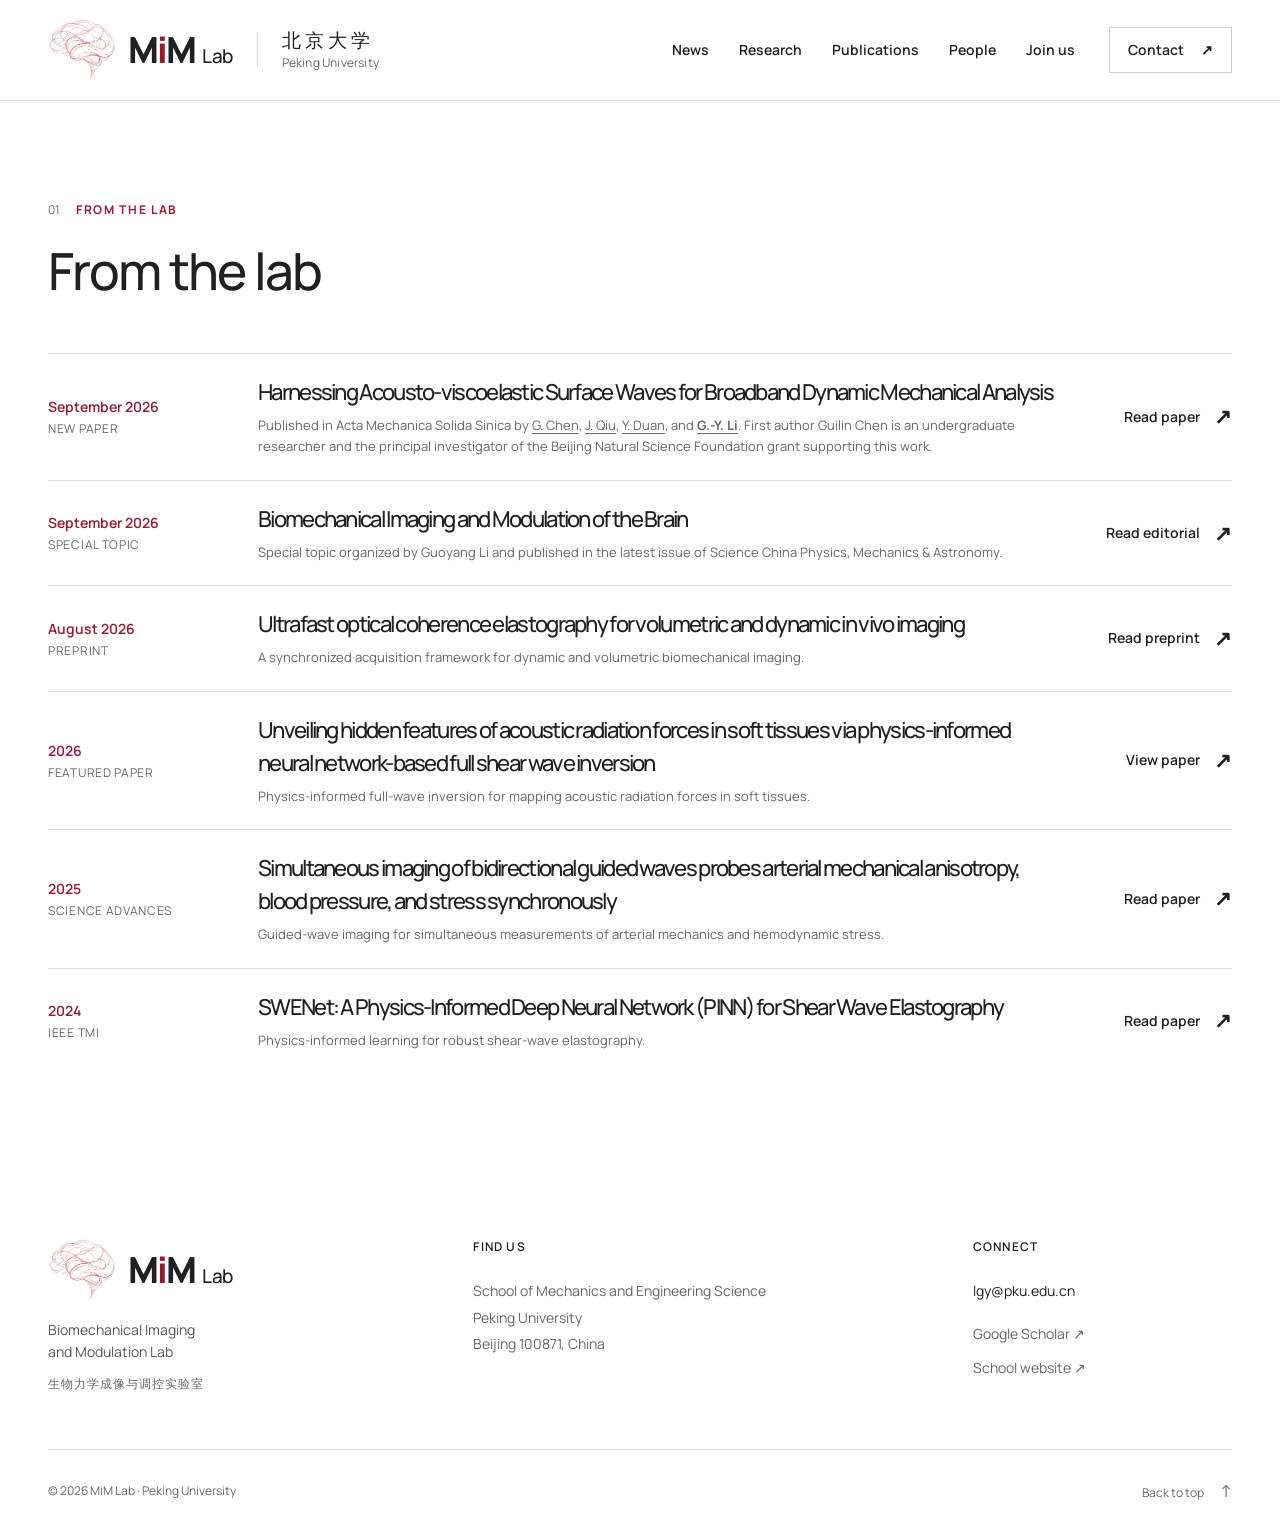
==== commit c8f5ad99: "Add files via upload" ====
--- a/news.html
+++ b/news.html
@@ -27,7 +27,7 @@
         <a href="index.html#news">News</a>
         <a href="index.html#research">Research</a>
         <a href="index.html#publications">Publications</a>
-        <a href="people.html">People</a>
+        <a href="index.html#people">People</a>
         <a href="index.html#join">Join us</a>
         <a class="nav-contact" href="#contact">Contact <span aria-hidden="true">↗</span></a>
       </nav>
@@ -41,6 +41,11 @@
       </div>
       <ol class="news-list">
         <li class="news-item is-latest">
+          <div class="news-date"><span>September 2026</span><span>New paper</span></div>
+          <div class="news-body"><h2><a href="https://scholar.google.com/citations?view_op=view_citation&amp;hl=en&amp;user=QtkQ_qQAAAAJ&amp;sortby=pubdate&amp;citation_for_view=QtkQ_qQAAAAJ:4fKUyHm3Qg0C" target="_blank" rel="noopener noreferrer">Harnessing Acousto-viscoelastic Surface Waves for Broadband Dynamic Mechanical Analysis</a></h2><p>Published in Acta Mechanica Solida Sinica by <span class="lab-author" title="Guilin Chen">G. Chen</span>, <span class="lab-author" title="Jing Qiu">J. Qiu</span>, <span class="lab-author" title="Yiwei Duan">Y. Duan</span>, and <strong><span class="lab-author" title="Guo-Yang Li">G.-Y. Li</span></strong>. First author Guilin Chen is an undergraduate researcher and the principal investigator of the Beijing Natural Science Foundation grant supporting this work.</p></div>
+          <a class="text-link news-link" href="https://scholar.google.com/citations?view_op=view_citation&amp;hl=en&amp;user=QtkQ_qQAAAAJ&amp;sortby=pubdate&amp;citation_for_view=QtkQ_qQAAAAJ:4fKUyHm3Qg0C" target="_blank" rel="noopener noreferrer">Read paper <span aria-hidden="true">↗</span></a>
+        </li>
+        <li class="news-item">
           <div class="news-date"><span>September 2026</span><span>Special topic</span></div>
           <div class="news-body"><h2><a href="https://link.springer.com/article/10.1007/s11433-026-3108-4" target="_blank" rel="noopener noreferrer">Biomechanical Imaging and Modulation of the Brain</a></h2><p>Special topic organized by Guoyang Li and published in the latest issue of Science China Physics, Mechanics &amp; Astronomy.</p></div>
           <a class="text-link news-link" href="https://link.springer.com/article/10.1007/s11433-026-3108-4" target="_blank" rel="noopener noreferrer">Read editorial <span aria-hidden="true">↗</span></a>
--- a/styles.css
+++ b/styles.css
@@ -117,6 +117,7 @@
 .publications-page .publication h2 a:hover{color:var(--red)}
 .publication-body>p{font-size:14px;color:var(--muted);margin-top:14px;line-height:1.7}
 .publication-body strong{font-weight:600;color:#44444a}
+.lab-author{text-decoration-line:underline;text-decoration-thickness:1px;text-underline-offset:.2em}
 .paper-link{width:46px;height:46px;display:grid;place-items:center;border:1px solid #d0d0d5;border-radius:50%;font-size:23px;transition:background .18s,color .18s,border-color .18s}
 .paper-link:hover{background:var(--red);border-color:var(--red);color:white}
 .pi-profile{display:grid;grid-template-columns:240px minmax(0,1fr);gap:48px;padding-bottom:65px}
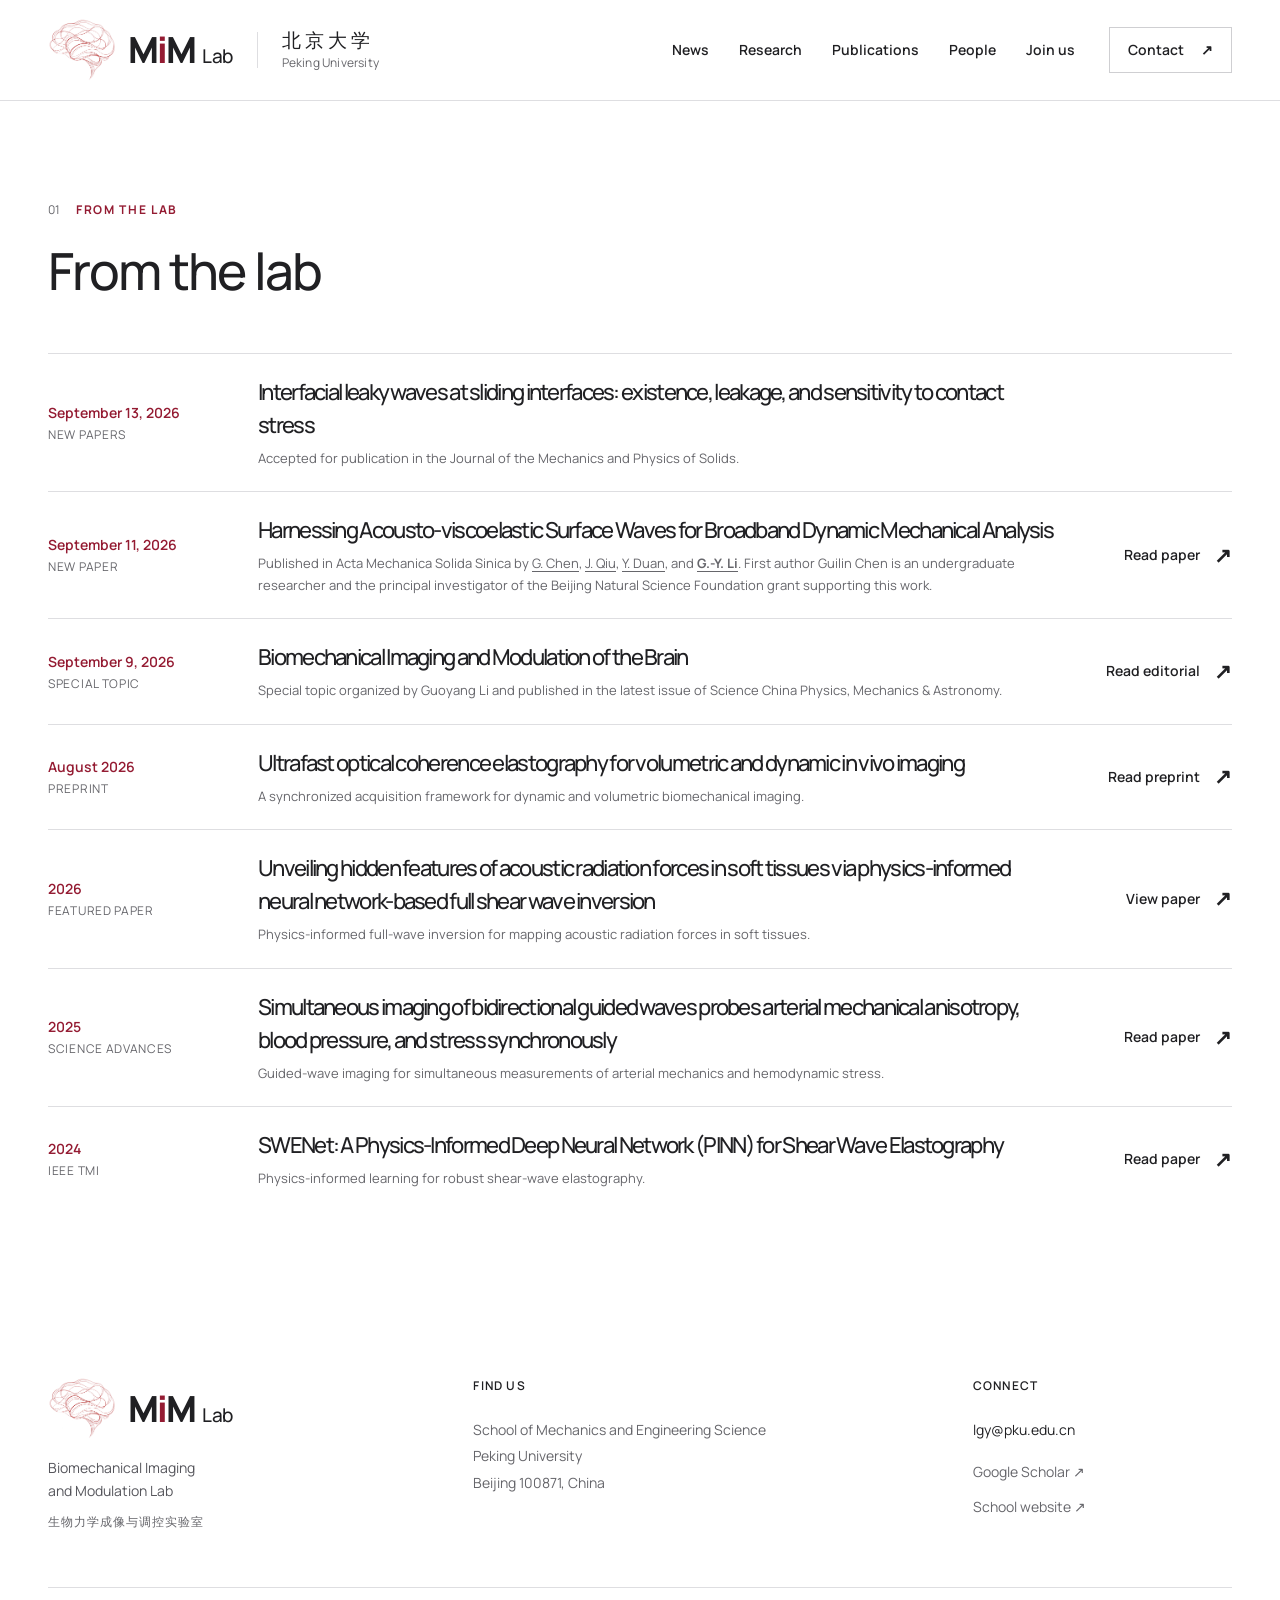
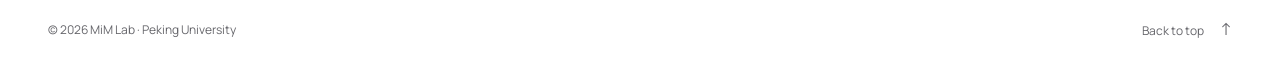
==== commit af5106e2: "Add files via upload" ====
--- a/news.html
+++ b/news.html
@@ -41,12 +41,16 @@
       </div>
       <ol class="news-list">
         <li class="news-item is-latest">
-          <div class="news-date"><span>September 2026</span><span>New paper</span></div>
+          <div class="news-date"><span><time datetime="2026-09-13">September 13, 2026</time></span><span>New papers</span></div>
+          <div class="news-body"><h2>Interfacial leaky waves at sliding interfaces: existence, leakage, and sensitivity to contact stress</h2><p>Accepted for publication in the Journal of the Mechanics and Physics of Solids.</p></div>
+        </li>
+        <li class="news-item">
+          <div class="news-date"><span><time datetime="2026-09-11">September 11, 2026</time></span><span>New paper</span></div>
           <div class="news-body"><h2><a href="https://scholar.google.com/citations?view_op=view_citation&amp;hl=en&amp;user=QtkQ_qQAAAAJ&amp;sortby=pubdate&amp;citation_for_view=QtkQ_qQAAAAJ:4fKUyHm3Qg0C" target="_blank" rel="noopener noreferrer">Harnessing Acousto-viscoelastic Surface Waves for Broadband Dynamic Mechanical Analysis</a></h2><p>Published in Acta Mechanica Solida Sinica by <span class="lab-author" title="Guilin Chen">G. Chen</span>, <span class="lab-author" title="Jing Qiu">J. Qiu</span>, <span class="lab-author" title="Yiwei Duan">Y. Duan</span>, and <strong><span class="lab-author" title="Guo-Yang Li">G.-Y. Li</span></strong>. First author Guilin Chen is an undergraduate researcher and the principal investigator of the Beijing Natural Science Foundation grant supporting this work.</p></div>
           <a class="text-link news-link" href="https://scholar.google.com/citations?view_op=view_citation&amp;hl=en&amp;user=QtkQ_qQAAAAJ&amp;sortby=pubdate&amp;citation_for_view=QtkQ_qQAAAAJ:4fKUyHm3Qg0C" target="_blank" rel="noopener noreferrer">Read paper <span aria-hidden="true">↗</span></a>
         </li>
         <li class="news-item">
-          <div class="news-date"><span>September 2026</span><span>Special topic</span></div>
+          <div class="news-date"><span><time datetime="2026-09-09">September 9, 2026</time></span><span>Special topic</span></div>
           <div class="news-body"><h2><a href="https://link.springer.com/article/10.1007/s11433-026-3108-4" target="_blank" rel="noopener noreferrer">Biomechanical Imaging and Modulation of the Brain</a></h2><p>Special topic organized by Guoyang Li and published in the latest issue of Science China Physics, Mechanics &amp; Astronomy.</p></div>
           <a class="text-link news-link" href="https://link.springer.com/article/10.1007/s11433-026-3108-4" target="_blank" rel="noopener noreferrer">Read editorial <span aria-hidden="true">↗</span></a>
         </li>
--- a/styles.css
+++ b/styles.css
@@ -47,7 +47,7 @@
 .button-red:hover{background:var(--red-dark)}
 .hero-location{font-size:12px;line-height:1.75;color:var(--muted);margin-top:35px}
 .hero-visual{position:relative;align-self:stretch;display:flex;flex-direction:column;justify-content:center;min-width:0}
-.hero-visual>img{width:100%;aspect-ratio:1 / 1.06;height:auto;object-fit:cover;object-position:55% 50%;background:#c1c5cc}
+.hero-visual>img{display:block;width:100%;height:auto;object-fit:contain;background:#fff}
 .hero-visual figcaption{display:flex;align-items:center;justify-content:flex-end;gap:16px;padding-top:12px;font-size:12px;line-height:1.5;color:var(--muted)}
 .image-note{font-size:12px;text-align:right}
 .latest{display:grid;grid-template-columns:180px 1fr auto;align-items:center;gap:34px;padding:25px 0;border-block:1px solid var(--line)}
@@ -76,9 +76,9 @@
 .news-body h3 a:hover{color:var(--red)}
 .news-body p{font-size:13px;color:var(--muted);line-height:1.65;margin-top:6px;max-width:780px}
 .news-link{white-space:nowrap}
-.research-figure{margin:28px 0 0;background:var(--soft);border:1px solid var(--line);padding:12px}
+.research-figure{margin:28px 0 0;background:#fff;border:1px solid var(--line);padding:12px}
 .research-figure.is-placeholder{min-height:180px}
-.research-figure svg{display:block;width:100%;height:auto}
+.research-figure img,.research-figure svg{display:block;width:100%;height:auto}
 .research-figure .figure-label{font-family:var(--sans);font-size:13px;fill:var(--muted);letter-spacing:.15px}
 .research-figure figcaption{font-size:12px;line-height:1.5;color:var(--muted);padding-top:8px}
 .news-page{padding-top:80px}
@@ -169,11 +169,11 @@
 .footer-bottom{border-top:1px solid var(--line);display:flex;justify-content:space-between;gap:20px;align-items:center;padding-block:22px;font-size:12px;color:var(--muted)}
 .footer-bottom>a{padding-block:5px}
 .footer-bottom>a span{padding-left:14px;font-size:17px}
-@media(min-width:1500px){.hero{padding-block:72px 62px}.hero-visual>img{aspect-ratio:1.05/1}}
-@media(max-width:1100px){:root{--gutter:32px}.primary-nav{gap:22px}.brand{gap:17px}.affiliation{display:none}.brand-divider{display:none}.hero{gap:28px}.hero h1{font-size:clamp(44px,5.2vw,61px);letter-spacing:-2px}.hero h1 em{letter-spacing:-1.7px}.hero-visual>img{aspect-ratio:4/5}.hero-visual figcaption{flex-direction:column;align-items:flex-end;gap:2px}.hero-description{font-size:16px}.latest{grid-template-columns:155px 1fr;gap:20px}.latest-link{grid-column:2;padding-top:0}.latest-title{grid-row:span 1}.latest-label{grid-row:span 2;align-self:center}.section{padding-block:80px}.research-grid{column-gap:38px}.section-intro{max-width:340px}.publication{grid-template-columns:165px minmax(0,1fr) 46px;gap:26px}.pi-profile{grid-template-columns:240px minmax(0,1fr);gap:40px}.pi-bio h3{font-size:28px;gap:12px}.join-inner{gap:50px}.footer-main{gap:35px}}
+@media(min-width:1500px){.hero{padding-block:72px 62px}}
+@media(max-width:1100px){:root{--gutter:32px}.primary-nav{gap:22px}.brand{gap:17px}.affiliation{display:none}.brand-divider{display:none}.hero{gap:28px}.hero h1{font-size:clamp(44px,5.2vw,61px);letter-spacing:-2px}.hero h1 em{letter-spacing:-1.7px}.hero-visual figcaption{flex-direction:column;align-items:flex-end;gap:2px}.hero-description{font-size:16px}.latest{grid-template-columns:155px 1fr;gap:20px}.latest-link{grid-column:2;padding-top:0}.latest-title{grid-row:span 1}.latest-label{grid-row:span 2;align-self:center}.section{padding-block:80px}.research-grid{column-gap:38px}.section-intro{max-width:340px}.publication{grid-template-columns:165px minmax(0,1fr) 46px;gap:26px}.pi-profile{grid-template-columns:240px minmax(0,1fr);gap:40px}.pi-bio h3{font-size:28px;gap:12px}.join-inner{gap:50px}.footer-main{gap:35px}}
 @media(max-width:1100px){.team-grid{grid-template-columns:repeat(3,minmax(0,1fr));gap:0 30px}}
 @media(max-width:1100px){.news-item{grid-template-columns:155px minmax(0,1fr);gap:20px}.news-link{grid-column:2;padding-top:0}}
-@media(max-width:760px){:root{--gutter:24px}html{scroll-padding-top:88px}.header-inner{min-height:79px}.brand{gap:15px}.wordmark{font-size:32px}.wordmark .lab-word{font-size:17px}.affiliation{display:flex}.brand-divider{display:block;height:29px}.affiliation span:first-child{font-size:16px;letter-spacing:2px}.affiliation span:last-child{font-size:12px}.menu-toggle{display:flex;align-items:center;gap:12px;min-height:44px;background:transparent;border:0;padding:7px 0 7px 12px;font-size:14px}.menu-symbol{width:20px;display:grid;gap:6px}.menu-symbol>span{height:1px;background:var(--ink);transition:transform .18s}.menu-toggle[aria-expanded='true'] .menu-symbol>span:first-child{transform:translateY(3.5px) rotate(45deg)}.menu-toggle[aria-expanded='true'] .menu-symbol>span:last-child{transform:translateY(-3.5px) rotate(-45deg)}.primary-nav{display:none;position:absolute;top:100%;left:0;right:0;background:#fff;padding:16px var(--gutter) 26px;border-bottom:1px solid var(--line);box-shadow:0 14px 18px #00000008;align-items:stretch;gap:2px}.primary-nav.is-open{display:flex;flex-direction:column}.primary-nav>a{padding:13px 0;font-size:16px}.primary-nav>a:not(.nav-contact)::after{display:none}.primary-nav>a[aria-current='location'],.primary-nav>a[aria-current='page']{color:var(--red)}.primary-nav .nav-contact{margin:10px 0 0;padding:11px 16px;display:flex;justify-content:space-between}.hero{grid-template-columns:1fr;gap:34px;padding-block:42px 32px}.hero h1{font-size:clamp(42px,8.6vw,63px);line-height:1.1;letter-spacing:-2px;margin-top:20px}.hero h1 em{letter-spacing:-1.8px}.hero-description{max-width:550px;margin-top:22px}.hero-location{margin-top:24px}.hero-visual>img{aspect-ratio:1.23/1;object-position:50% 47%}.hero-visual figcaption{flex-direction:row;gap:14px}.latest{grid-template-columns:1fr;gap:13px;padding:24px 0}.latest-label{grid-row:auto;flex-direction:row;flex-wrap:wrap;gap:20px;align-items:center}.latest-title{font-size:16px}.latest-link{grid-column:auto}.section{padding-block:64px}.section-heading{display:block;margin-bottom:34px}.section-label{margin-bottom:17px}h2{font-size:35px;letter-spacing:-1.25px}.section-intro{max-width:540px;margin-top:23px;padding:0}.research-grid{column-gap:30px}.research-top{display:block;margin-bottom:18px}.research-keyword{display:block;margin-top:5px}.research-item{padding:23px 0 28px}.research-item h3{font-size:23px;letter-spacing:-.5px}.research-item>p{font-size:16px;line-height:1.85}.tags{gap:6px;margin-top:18px}.tags li{padding:3px 7px}.publications-heading>.text-link{margin-top:23px;text-align:left;padding:0}.publication{grid-template-columns:minmax(0,1fr) 44px;gap:14px 20px;padding:26px 0}.publication-meta{grid-column:1;flex-direction:row;flex-wrap:wrap;align-items:baseline;gap:16px}.publication-meta br{display:none}.publication-body{grid-column:1}.publication h3,.publications-page .publication h2{font-size:19px}.paper-link{grid-column:2;grid-row:1 / span 2;width:42px;height:42px;align-self:center}.publication-body>p{font-size:13px;margin-top:12px}.pi-profile{grid-template-columns:200px minmax(0,1fr);gap:28px;padding-bottom:45px}.pi-bio{padding:0}.pi-bio h3{font-size:26px;line-height:1.4;margin-top:10px}.pi-bio h3>span{font-size:17px}.pi-bio>p:not(.eyebrow):not(.pi-position){font-size:16px}.education>div{grid-template-columns:1fr;gap:3px}.profile-links{gap:14px 25px}.team-grid{grid-template-columns:repeat(2,minmax(0,1fr));gap:0 28px}.team-grid h4{font-size:16px;gap:8px}.team-grid h4>span{font-size:13px}.join-section{padding-block:60px}.join-inner{grid-template-columns:1fr;gap:40px}.join-copy h2{font-size:37px;letter-spacing:-1.25px}.join-copy>p:not(.eyebrow){max-width:560px}.opportunities p{max-width:550px}.site-footer{padding-top:45px}.footer-main{grid-template-columns:1fr 1fr;gap:38px 30px;padding-bottom:38px}.footer-identity{grid-column:1 / -1}.footer-identity>p{display:inline-block;vertical-align:middle;margin:0 0 0 30px}.footer-identity>span{margin-top:12px}.footer-bottom{align-items:flex-start}}
+@media(max-width:760px){:root{--gutter:24px}html{scroll-padding-top:88px}.header-inner{min-height:79px}.brand{gap:15px}.wordmark{font-size:32px}.wordmark .lab-word{font-size:17px}.affiliation{display:flex}.brand-divider{display:block;height:29px}.affiliation span:first-child{font-size:16px;letter-spacing:2px}.affiliation span:last-child{font-size:12px}.menu-toggle{display:flex;align-items:center;gap:12px;min-height:44px;background:transparent;border:0;padding:7px 0 7px 12px;font-size:14px}.menu-symbol{width:20px;display:grid;gap:6px}.menu-symbol>span{height:1px;background:var(--ink);transition:transform .18s}.menu-toggle[aria-expanded='true'] .menu-symbol>span:first-child{transform:translateY(3.5px) rotate(45deg)}.menu-toggle[aria-expanded='true'] .menu-symbol>span:last-child{transform:translateY(-3.5px) rotate(-45deg)}.primary-nav{display:none;position:absolute;top:100%;left:0;right:0;background:#fff;padding:16px var(--gutter) 26px;border-bottom:1px solid var(--line);box-shadow:0 14px 18px #00000008;align-items:stretch;gap:2px}.primary-nav.is-open{display:flex;flex-direction:column}.primary-nav>a{padding:13px 0;font-size:16px}.primary-nav>a:not(.nav-contact)::after{display:none}.primary-nav>a[aria-current='location'],.primary-nav>a[aria-current='page']{color:var(--red)}.primary-nav .nav-contact{margin:10px 0 0;padding:11px 16px;display:flex;justify-content:space-between}.hero{grid-template-columns:1fr;gap:34px;padding-block:42px 32px}.hero h1{font-size:clamp(42px,8.6vw,63px);line-height:1.1;letter-spacing:-2px;margin-top:20px}.hero h1 em{letter-spacing:-1.8px}.hero-description{max-width:550px;margin-top:22px}.hero-location{margin-top:24px}.hero-visual figcaption{flex-direction:row;gap:14px}.latest{grid-template-columns:1fr;gap:13px;padding:24px 0}.latest-label{grid-row:auto;flex-direction:row;flex-wrap:wrap;gap:20px;align-items:center}.latest-title{font-size:16px}.latest-link{grid-column:auto}.section{padding-block:64px}.section-heading{display:block;margin-bottom:34px}.section-label{margin-bottom:17px}h2{font-size:35px;letter-spacing:-1.25px}.section-intro{max-width:540px;margin-top:23px;padding:0}.research-grid{column-gap:30px}.research-top{display:block;margin-bottom:18px}.research-keyword{display:block;margin-top:5px}.research-item{padding:23px 0 28px}.research-item h3{font-size:23px;letter-spacing:-.5px}.research-item>p{font-size:16px;line-height:1.85}.tags{gap:6px;margin-top:18px}.tags li{padding:3px 7px}.publications-heading>.text-link{margin-top:23px;text-align:left;padding:0}.publication{grid-template-columns:minmax(0,1fr) 44px;gap:14px 20px;padding:26px 0}.publication-meta{grid-column:1;flex-direction:row;flex-wrap:wrap;align-items:baseline;gap:16px}.publication-meta br{display:none}.publication-body{grid-column:1}.publication h3,.publications-page .publication h2{font-size:19px}.paper-link{grid-column:2;grid-row:1 / span 2;width:42px;height:42px;align-self:center}.publication-body>p{font-size:13px;margin-top:12px}.pi-profile{grid-template-columns:200px minmax(0,1fr);gap:28px;padding-bottom:45px}.pi-bio{padding:0}.pi-bio h3{font-size:26px;line-height:1.4;margin-top:10px}.pi-bio h3>span{font-size:17px}.pi-bio>p:not(.eyebrow):not(.pi-position){font-size:16px}.education>div{grid-template-columns:1fr;gap:3px}.profile-links{gap:14px 25px}.team-grid{grid-template-columns:repeat(2,minmax(0,1fr));gap:0 28px}.team-grid h4{font-size:16px;gap:8px}.team-grid h4>span{font-size:13px}.join-section{padding-block:60px}.join-inner{grid-template-columns:1fr;gap:40px}.join-copy h2{font-size:37px;letter-spacing:-1.25px}.join-copy>p:not(.eyebrow){max-width:560px}.opportunities p{max-width:550px}.site-footer{padding-top:45px}.footer-main{grid-template-columns:1fr 1fr;gap:38px 30px;padding-bottom:38px}.footer-identity{grid-column:1 / -1}.footer-identity>p{display:inline-block;vertical-align:middle;margin:0 0 0 30px}.footer-identity>span{margin-top:12px}.footer-bottom{align-items:flex-start}}
 @media(max-width:760px){.news-heading{display:block;margin-bottom:18px}.news-heading-side{align-items:flex-start;margin-top:18px}.news-intro{max-width:540px;margin-top:0}.news-item{grid-template-columns:1fr;gap:10px;padding:20px 0}.news-link{grid-column:auto}.news-body h3,.news-page .news-body h2{font-size:17px}}
 @media(max-width:540px){.research-grid{grid-template-columns:1fr}.research-top{display:flex;margin-bottom:20px}.research-keyword{margin:0}.research-item h3{font-size:25px}.research-item>p{font-size:16px}.research-item{padding-bottom:31px}.pi-profile{grid-template-columns:1fr;gap:28px}.pi-portrait{max-width:220px;width:100%}.pi-bio h3{font-size:29px}.pi-bio>p:not(.eyebrow):not(.pi-position){font-size:16px}.education>div{grid-template-columns:99px minmax(0,1fr);gap:14px}.team-grid{column-gap:24px}.team-grid h4{display:block}.team-grid h4>span{display:block;margin-top:2px}.team-grid p{margin-top:7px}.team-heading h3{font-size:24px}.footer-main{grid-template-columns:1fr;gap:28px}.footer-identity{grid-column:auto}.footer-main h2{margin-bottom:13px}.footer-bottom{font-size:12px}.hero-visual figcaption{display:block}.image-note{display:block;text-align:right;margin-top:4px}}
 @media(max-width:380px){:root{--gutter:20px}.affiliation,.brand-divider{display:none}.hero h1{font-size:40px;letter-spacing:-1.8px}.hero h1 em{letter-spacing:-1.5px}.hero .eyebrow{font-size:12px;letter-spacing:1px}.team-grid{grid-template-columns:1fr}.team-grid h4{display:flex}.team-grid h4>span{display:inline}.research-keyword{display:none}.join-copy h2{font-size:32px}.footer-identity>p{display:block;margin:15px 0 0}.footer-bottom{flex-direction:column;gap:6px}}
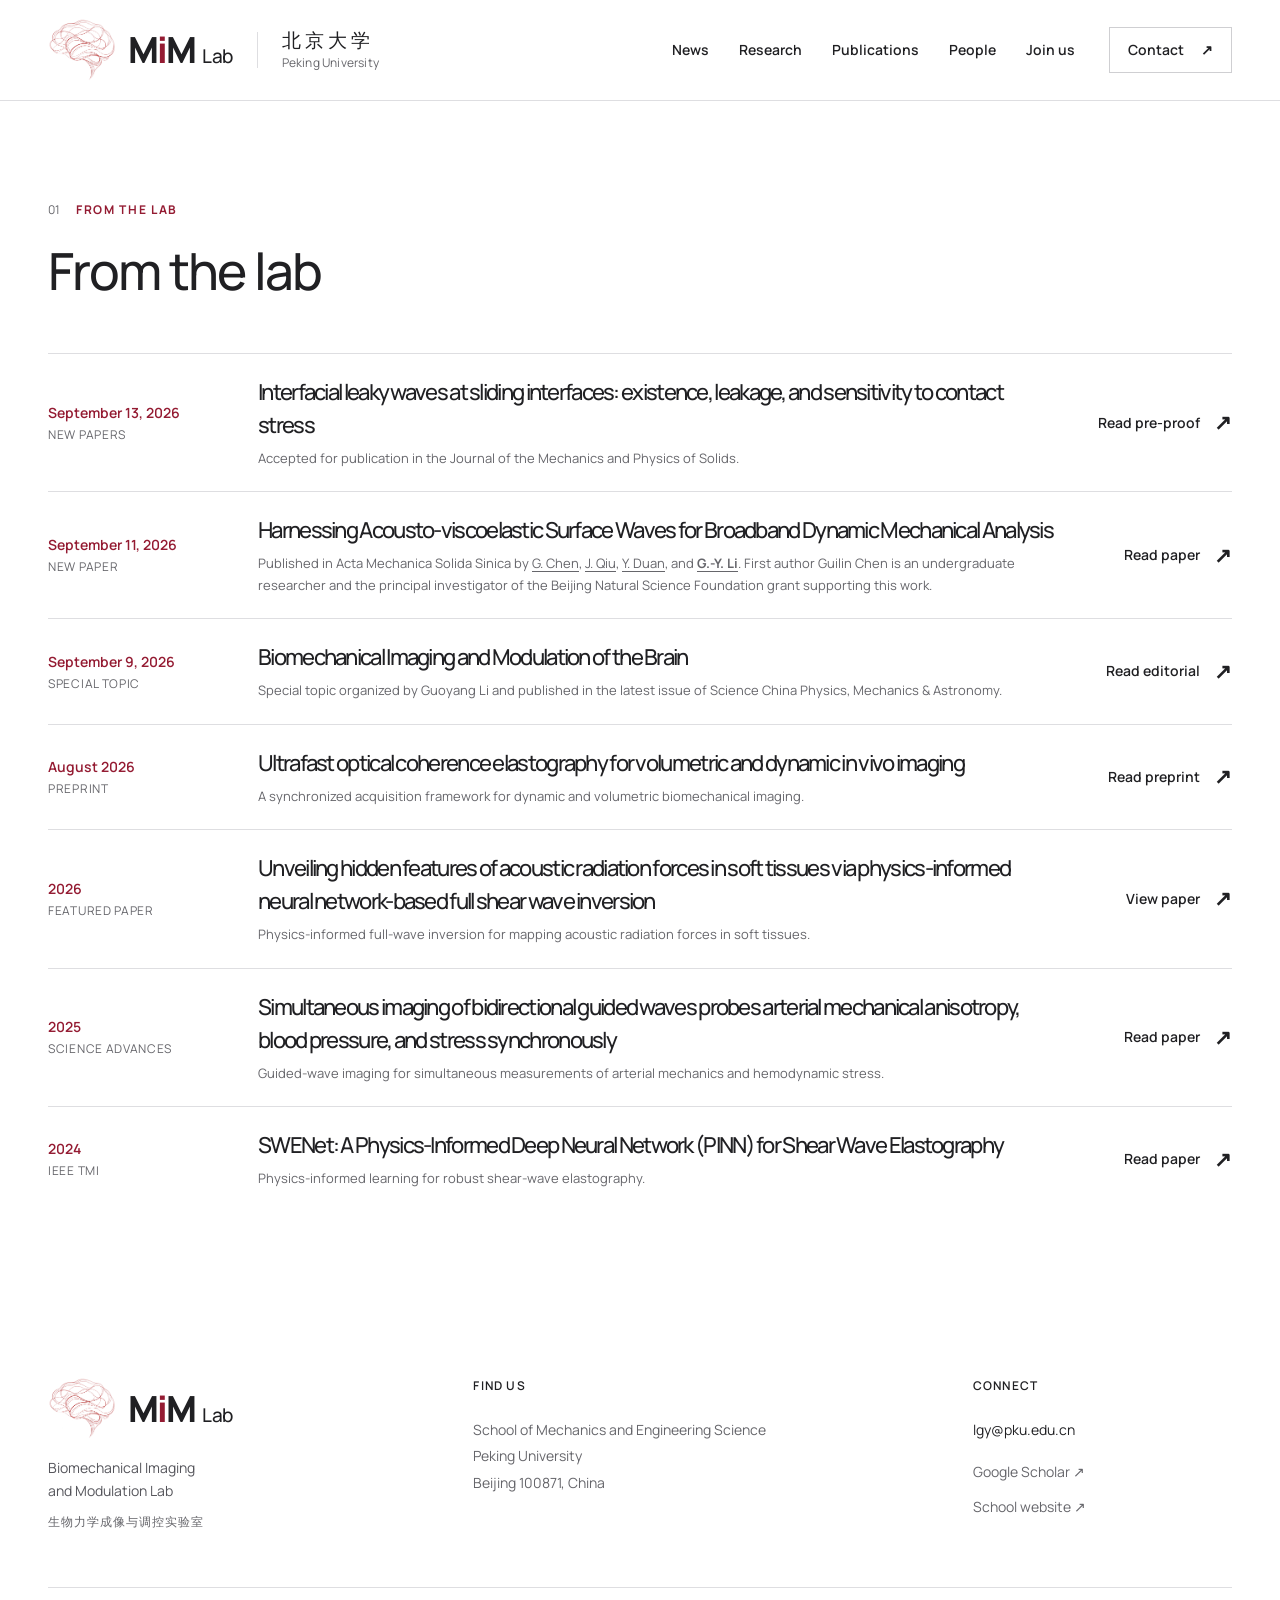
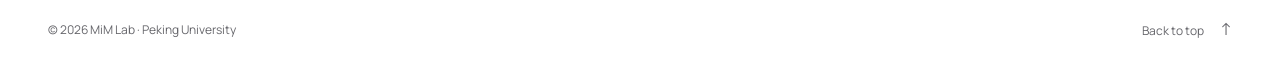
==== commit bb73e660: "Add files via upload" ====
--- a/news.html
+++ b/news.html
@@ -42,7 +42,8 @@
       <ol class="news-list">
         <li class="news-item is-latest">
           <div class="news-date"><span><time datetime="2026-09-13">September 13, 2026</time></span><span>New papers</span></div>
-          <div class="news-body"><h2>Interfacial leaky waves at sliding interfaces: existence, leakage, and sensitivity to contact stress</h2><p>Accepted for publication in the Journal of the Mechanics and Physics of Solids.</p></div>
+          <div class="news-body"><h2><a href="https://www.sciencedirect.com/science/article/abs/pii/S0022509626003558" target="_blank" rel="noopener noreferrer">Interfacial leaky waves at sliding interfaces: existence, leakage, and sensitivity to contact stress</a></h2><p>Accepted for publication in the Journal of the Mechanics and Physics of Solids.</p></div>
+          <a class="text-link news-link" href="https://www.sciencedirect.com/science/article/abs/pii/S0022509626003558" target="_blank" rel="noopener noreferrer">Read pre-proof <span aria-hidden="true">↗</span></a>
         </li>
         <li class="news-item">
           <div class="news-date"><span><time datetime="2026-09-11">September 11, 2026</time></span><span>New paper</span></div>
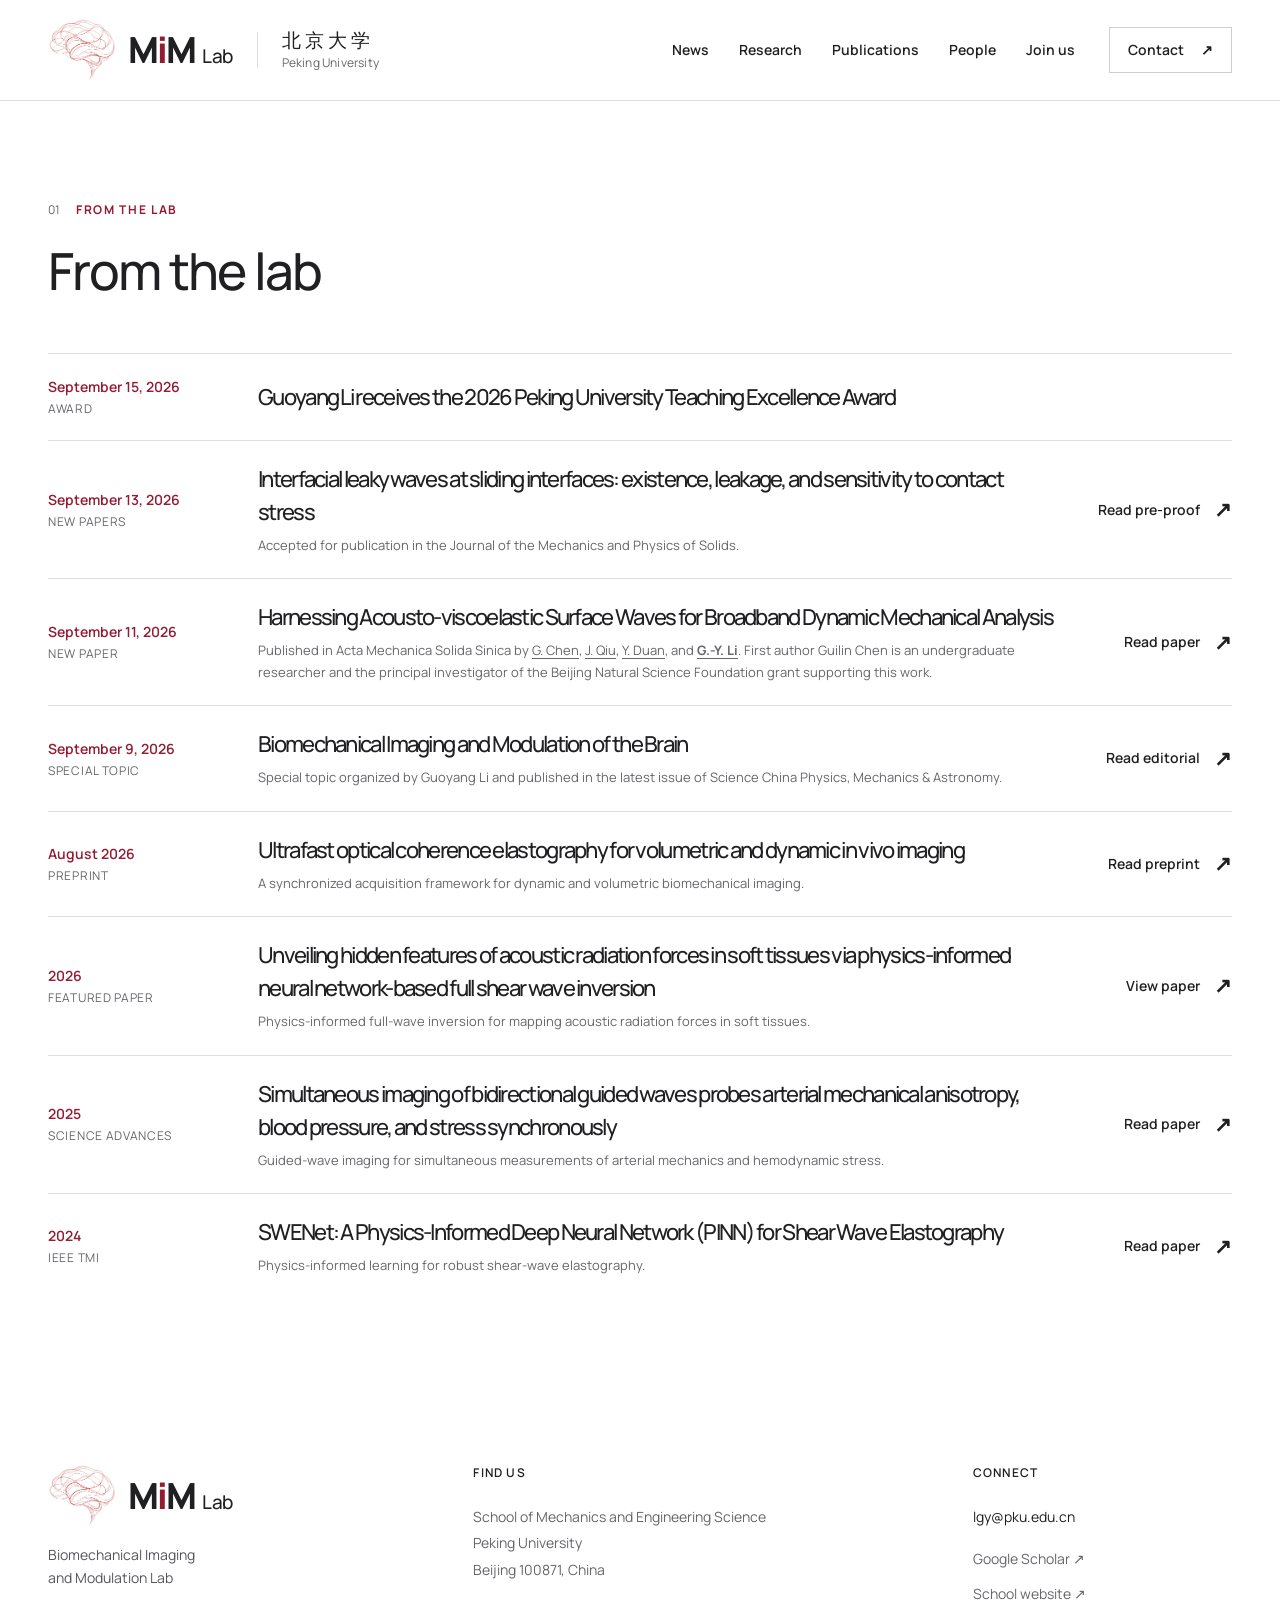
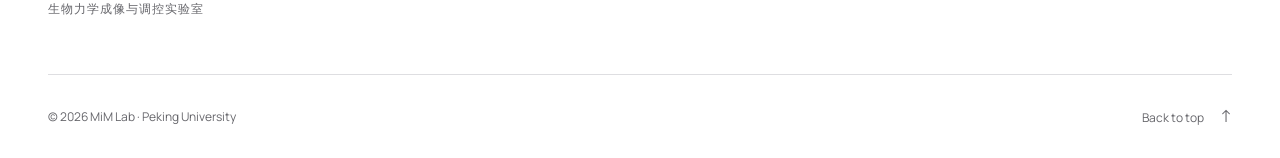
==== commit 0e250362: "Add files via upload" ====
--- a/news.html
+++ b/news.html
@@ -41,6 +41,10 @@
       </div>
       <ol class="news-list">
         <li class="news-item is-latest">
+          <div class="news-date"><span><time datetime="2026-09-15">September 15, 2026</time></span><span>Award</span></div>
+          <div class="news-body"><h2>Guoyang Li receives the 2026 Peking University Teaching Excellence Award</h2></div>
+        </li>
+        <li class="news-item">
           <div class="news-date"><span><time datetime="2026-09-13">September 13, 2026</time></span><span>New papers</span></div>
           <div class="news-body"><h2><a href="https://www.sciencedirect.com/science/article/abs/pii/S0022509626003558" target="_blank" rel="noopener noreferrer">Interfacial leaky waves at sliding interfaces: existence, leakage, and sensitivity to contact stress</a></h2><p>Accepted for publication in the Journal of the Mechanics and Physics of Solids.</p></div>
           <a class="text-link news-link" href="https://www.sciencedirect.com/science/article/abs/pii/S0022509626003558" target="_blank" rel="noopener noreferrer">Read pre-proof <span aria-hidden="true">↗</span></a>
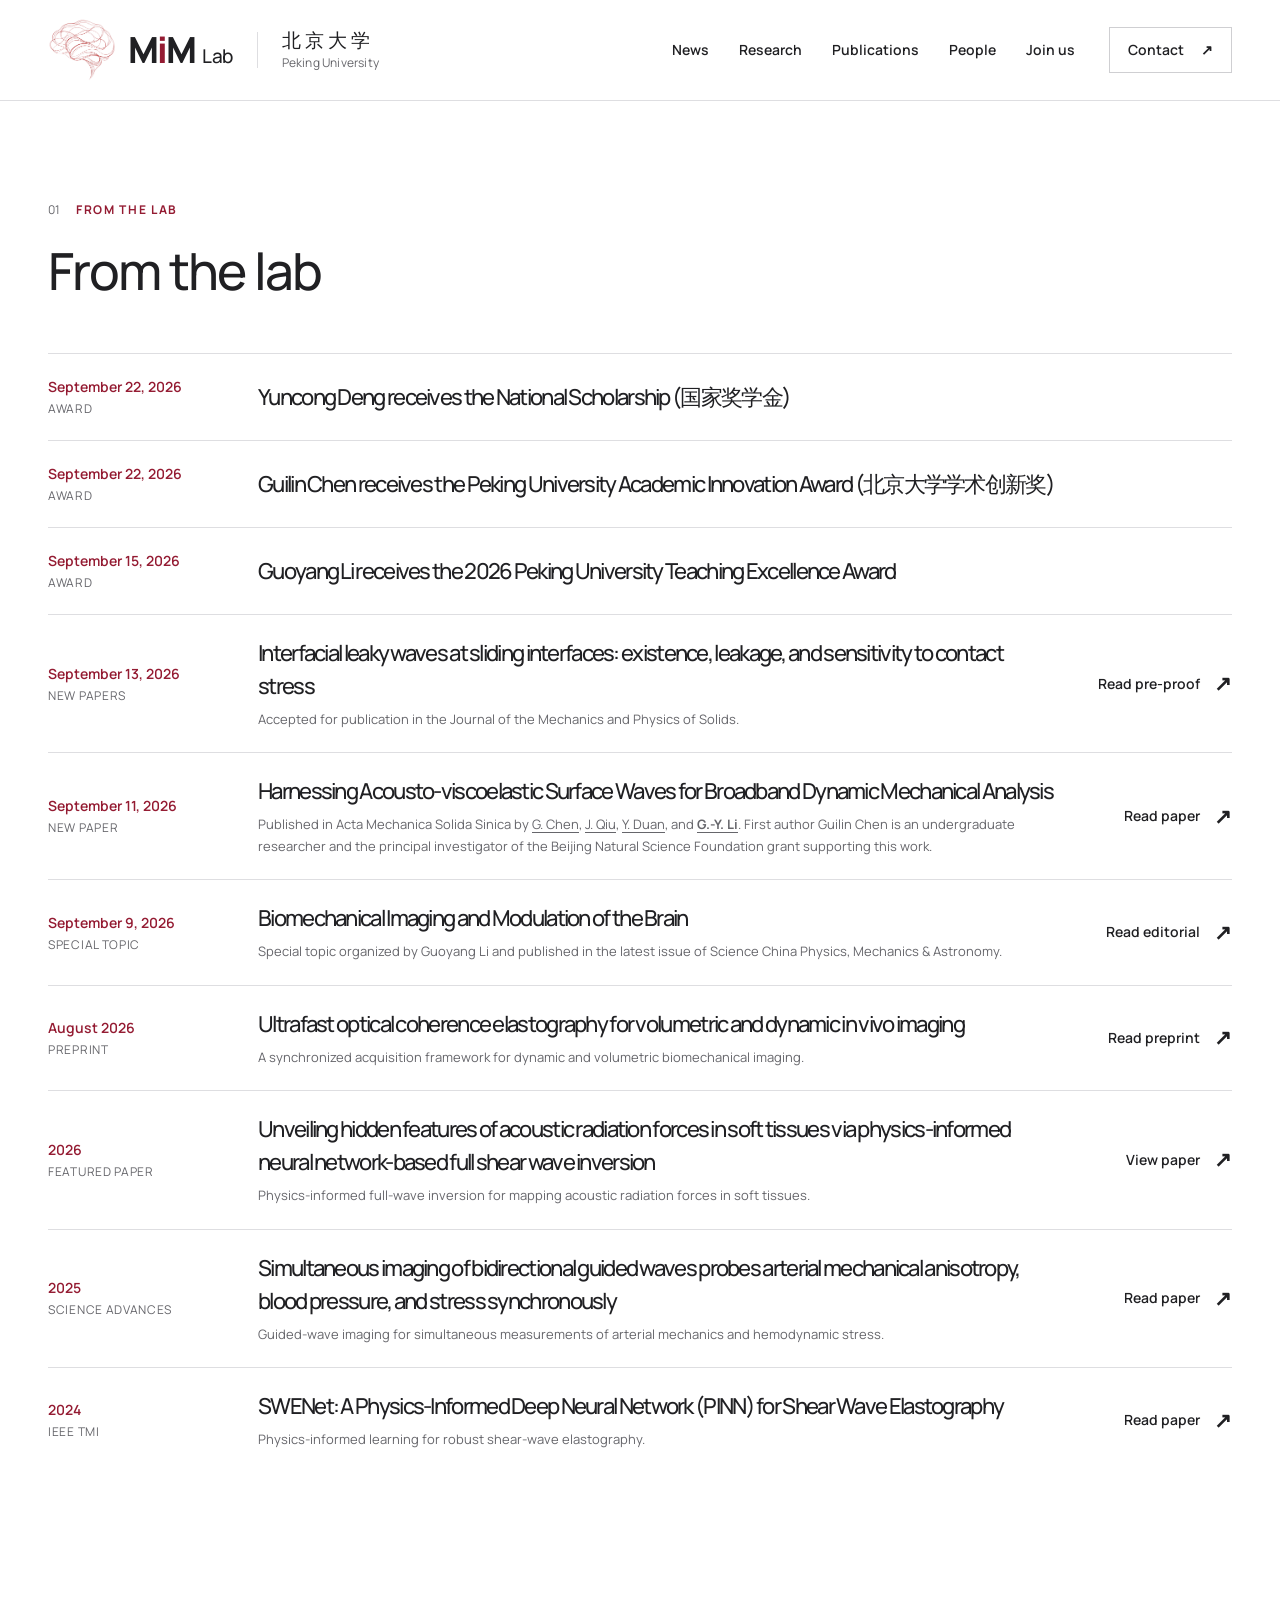
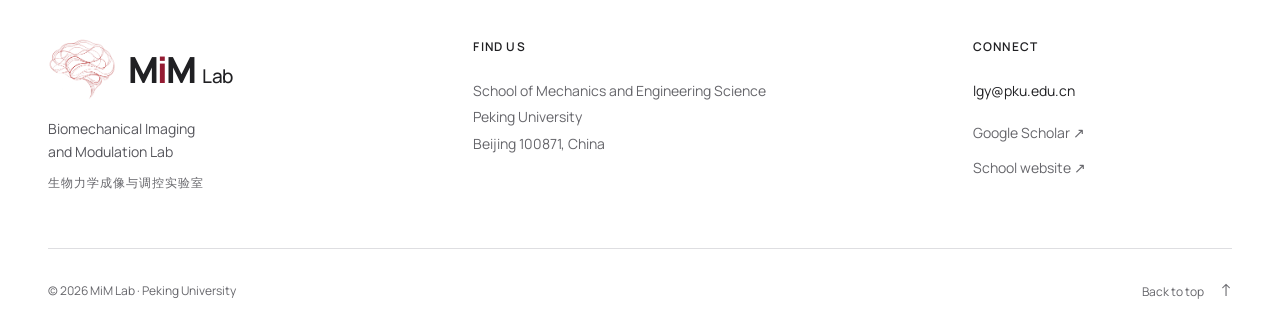
==== commit 6b044a3c: "Add files via upload" ====
--- a/news.html
+++ b/news.html
@@ -41,6 +41,14 @@
       </div>
       <ol class="news-list">
         <li class="news-item is-latest">
+          <div class="news-date"><span><time datetime="2026-09-22">September 22, 2026</time></span><span>Award</span></div>
+          <div class="news-body"><h2>Yuncong Deng receives the National Scholarship (国家奖学金)</h2></div>
+        </li>
+        <li class="news-item">
+          <div class="news-date"><span><time datetime="2026-09-22">September 22, 2026</time></span><span>Award</span></div>
+          <div class="news-body"><h2>Guilin Chen receives the Peking University Academic Innovation Award (北京大学学术创新奖)</h2></div>
+        </li>
+        <li class="news-item">
           <div class="news-date"><span><time datetime="2026-09-15">September 15, 2026</time></span><span>Award</span></div>
           <div class="news-body"><h2>Guoyang Li receives the 2026 Peking University Teaching Excellence Award</h2></div>
         </li>
